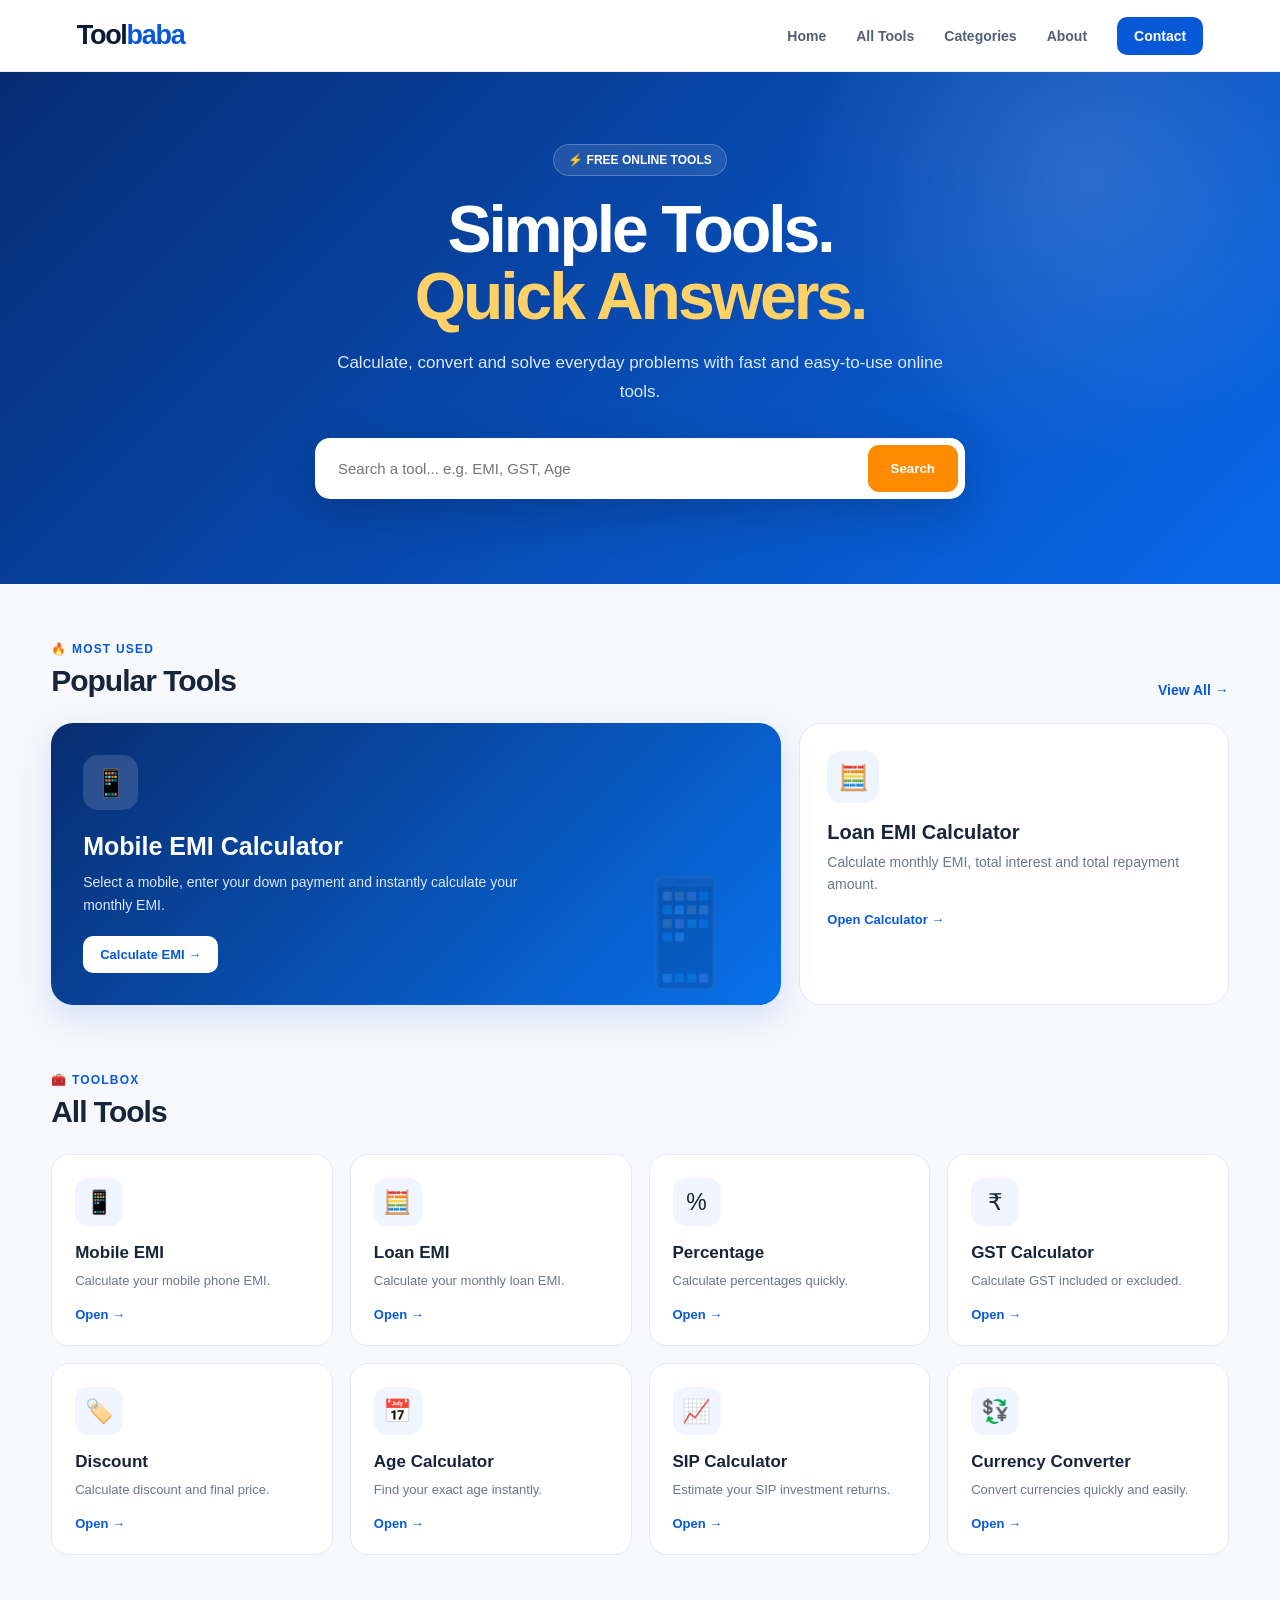
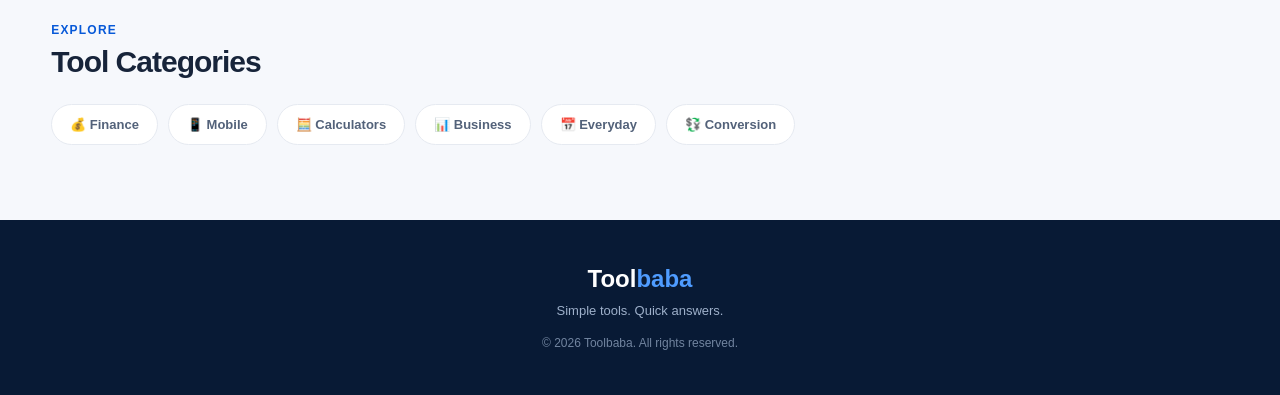
==== index.html @ 3efec9c7 "Create index.html" ====
<!DOCTYPE html>
<html lang="en">
<head>
<meta charset="UTF-8">
<meta name="viewport" content="width=device-width, initial-scale=1.0">

<title>Toolbaba — Simple Online Tools</title>
<meta name="description" content="Toolbaba provides simple and useful online calculators and tools.">

<style>
*{
  margin:0;
  padding:0;
  box-sizing:border-box;
}

:root{
  --blue:#0759d8;
  --dark:#0b1b35;
  --text:#17243a;
  --muted:#69778d;
  --bg:#f6f8fc;
  --border:#e6eaf1;
  --orange:#ff8b00;
}

body{
  font-family:Inter,Arial,sans-serif;
  background:var(--bg);
  color:var(--text);
}

/* HEADER */

header{
  height:72px;
  background:#fff;
  border-bottom:1px solid var(--border);
  display:flex;
  align-items:center;
  justify-content:space-between;
  padding:0 6%;
  position:sticky;
  top:0;
  z-index:1000;
}

.logo{
  font-size:27px;
  font-weight:900;
  letter-spacing:-1.3px;
  color:var(--dark);
}

.logo span{
  color:var(--blue);
}

.nav{
  display:flex;
  align-items:center;
  gap:30px;
}

.nav a{
  text-decoration:none;
  color:#526075;
  font-size:14px;
  font-weight:700;
}

.nav a:hover{
  color:var(--blue);
}

.nav-btn{
  background:var(--blue)!important;
  color:#fff!important;
  padding:11px 17px;
  border-radius:10px;
}

.menu{
  display:none;
  width:43px;
  height:43px;
  border:1px solid var(--border);
  background:#fff;
  border-radius:10px;
  font-size:22px;
}

/* HERO */

.hero{
  background:
  radial-gradient(circle at 85% 20%,rgba(255,255,255,.14),transparent 25%),
  linear-gradient(135deg,#062c73,#0969ed);
  padding:72px 20px 85px;
  text-align:center;
  color:#fff;
}

.badge{
  display:inline-flex;
  align-items:center;
  gap:7px;
  padding:8px 14px;
  border:1px solid rgba(255,255,255,.22);
  background:rgba(255,255,255,.10);
  border-radius:30px;
  font-size:12px;
  font-weight:800;
  margin-bottom:20px;
}

.hero h1{
  font-size:clamp(40px,6vw,66px);
  line-height:1.02;
  letter-spacing:-3px;
  margin-bottom:18px;
}

.hero h1 span{
  color:#ffd166;
}

.hero p{
  max-width:620px;
  margin:auto;
  color:#dce9ff;
  line-height:1.7;
  font-size:17px;
}

/* SEARCH */

.search-box{
  max-width:650px;
  margin:32px auto 0;
  background:#fff;
  padding:7px;
  border-radius:15px;
  display:flex;
  box-shadow:0 15px 45px rgba(0,0,0,.18);
}

.search-box input{
  flex:1;
  border:0;
  outline:0;
  padding:15px 16px;
  font-size:15px;
  color:#26344c;
}

.search-box button{
  border:0;
  background:var(--orange);
  color:#fff;
  padding:0 23px;
  border-radius:11px;
  font-weight:800;
  cursor:pointer;
}

/* MAIN */

.container{
  width:min(1180px,92%);
  margin:auto;
}

.section{
  padding:58px 0 10px;
}

.section-head{
  display:flex;
  align-items:end;
  justify-content:space-between;
  margin-bottom:25px;
}

.section-head small{
  display:block;
  color:var(--blue);
  font-size:12px;
  font-weight:900;
  letter-spacing:1.2px;
  margin-bottom:8px;
}

.section-head h2{
  font-size:30px;
  letter-spacing:-1px;
}

.view-all{
  text-decoration:none;
  color:var(--blue);
  font-size:14px;
  font-weight:800;
}

/* FEATURED */

.featured{
  display:grid;
  grid-template-columns:1.7fr 1fr;
  gap:18px;
}

.feature-card{
  min-height:245px;
  padding:32px;
  border-radius:22px;
  color:#fff;
  text-decoration:none;
  position:relative;
  overflow:hidden;
  background:linear-gradient(135deg,#082d70,#0871ed);
  box-shadow:0 12px 35px rgba(7,89,216,.15);
}

.feature-card:after{
  content:"📱";
  position:absolute;
  right:30px;
  bottom:10px;
  font-size:105px;
  opacity:.12;
}

.feature-icon{
  width:55px;
  height:55px;
  display:flex;
  align-items:center;
  justify-content:center;
  background:rgba(255,255,255,.14);
  border-radius:15px;
  font-size:27px;
  margin-bottom:22px;
}

.feature-card h3{
  font-size:25px;
  margin-bottom:10px;
}

.feature-card p{
  max-width:480px;
  color:#dce9ff;
  line-height:1.6;
  font-size:14px;
}

.open-btn{
  display:inline-block;
  margin-top:20px;
  background:#fff;
  color:#0759d8;
  padding:11px 17px;
  border-radius:10px;
  font-size:13px;
  font-weight:900;
}

.side-card{
  background:#fff;
  border:1px solid var(--border);
  border-radius:22px;
  padding:27px;
  text-decoration:none;
  color:var(--text);
  transition:.2s;
}

.side-card:hover,
.tool-card:hover{
  transform:translateY(-4px);
  box-shadow:0 14px 35px rgba(20,40,80,.08);
}

.side-icon{
  width:52px;
  height:52px;
  display:flex;
  align-items:center;
  justify-content:center;
  background:#eef5ff;
  border-radius:14px;
  font-size:25px;
  margin-bottom:18px;
}

.side-card h3{
  font-size:20px;
  margin-bottom:8px;
}

.side-card p{
  color:var(--muted);
  line-height:1.55;
  font-size:14px;
}

/* TOOLS */

.tools-grid{
  display:grid;
  grid-template-columns:repeat(4,1fr);
  gap:17px;
}

.tool-card{
  background:#fff;
  border:1px solid var(--border);
  border-radius:18px;
  padding:23px;
  text-decoration:none;
  color:var(--text);
  transition:.2s;
}

.tool-icon{
  width:48px;
  height:48px;
  display:flex;
  align-items:center;
  justify-content:center;
  background:#f0f5ff;
  border-radius:13px;
  font-size:23px;
  margin-bottom:17px;
}

.tool-card h3{
  font-size:17px;
  margin-bottom:8px;
}

.tool-card p{
  color:var(--muted);
  font-size:13px;
  line-height:1.55;
}

.tool-arrow{
  display:block;
  margin-top:16px;
  color:var(--blue);
  font-size:13px;
  font-weight:900;
}

/* CATEGORY */

.categories{
  display:flex;
  gap:10px;
  flex-wrap:wrap;
}

.category{
  background:#fff;
  border:1px solid var(--border);
  border-radius:30px;
  padding:12px 18px;
  color:#53627a;
  font-size:13px;
  font-weight:800;
}

/* FOOTER */

footer{
  margin-top:65px;
  background:#081a35;
  color:#9eb0ca;
  padding:45px 20px;
  text-align:center;
}

.footer-logo{
  color:#fff;
  font-size:24px;
  font-weight:900;
  margin-bottom:10px;
}

.footer-logo span{
  color:#4f9cff;
}

footer p{
  font-size:13px;
  margin-bottom:18px;
}

.copyright{
  font-size:12px;
  color:#71849f;
}

/* MOBILE */

@media(max-width:850px){

  header{
    padding:0 20px;
  }

  .menu{
    display:block;
    cursor:pointer;
  }

  .nav{
    display:none;
    position:absolute;
    top:72px;
    left:0;
    width:100%;
    background:#fff;
    padding:20px;
    flex-direction:column;
    align-items:stretch;
    gap:4px;
    border-bottom:1px solid var(--border);
  }

  .nav.active{
    display:flex;
  }

  .nav a{
    padding:14px;
    border-radius:9px;
  }

  .nav-btn{
    text-align:center;
    margin-top:5px;
  }

  .hero{
    padding:55px 18px 65px;
  }

  .hero h1{
    font-size:43px;
    letter-spacing:-2px;
  }

  .hero p{
    font-size:15px;
  }

  .search-box{
    margin-top:25px;
  }

  .search-box button{
    padding:0 16px;
  }

  .featured{
    grid-template-columns:1fr;
  }

  .tools-grid{
    grid-template-columns:repeat(2,1fr);
  }

  .section-head h2{
    font-size:26px;
  }
}

@media(max-width:480px){

  .tools-grid{
    grid-template-columns:1fr 1fr;
    gap:12px;
  }

  .tool-card{
    padding:18px 15px;
  }

  .tool-card h3{
    font-size:15px;
  }

  .tool-card p{
    font-size:12px;
  }

  .feature-card{
    padding:25px;
  }

  .side-card{
    padding:22px;
  }

  .section{
    padding-top:45px;
  }
}
</style>
</head>

<body>

<header>

  <div class="logo">Tool<span>baba</span></div>

  <button class="menu" onclick="toggleMenu()">☰</button>

  <nav class="nav" id="nav">
    <a href="#">Home</a>
    <a href="#tools">All Tools</a>
    <a href="#categories">Categories</a>
    <a href="#">About</a>
    <a href="#" class="nav-btn">Contact</a>
  </nav>

</header>


<section class="hero">

  <div class="badge">⚡ FREE ONLINE TOOLS</div>

  <h1>Simple Tools.<br><span>Quick Answers.</span></h1>

  <p>
    Calculate, convert and solve everyday problems
    with fast and easy-to-use online tools.
  </p>

  <div class="search-box">
    <input
      type="text"
      id="searchInput"
      placeholder="Search a tool... e.g. EMI, GST, Age"
      onkeyup="searchTools()"
    >
    <button>Search</button>
  </div>

</section>


<main class="container">

  <!-- MOST USED -->

  <section class="section">

    <div class="section-head">
      <div>
        <small>🔥 MOST USED</small>
        <h2>Popular Tools</h2>
      </div>

      <a href="#tools" class="view-all">View All →</a>
    </div>


    <div class="featured">

      <a href="mobile-emi.html" class="feature-card">

        <div class="feature-icon">📱</div>

        <h3>Mobile EMI Calculator</h3>

        <p>
          Select a mobile, enter your down payment
          and instantly calculate your monthly EMI.
        </p>

        <span class="open-btn">Calculate EMI →</span>

      </a>


      <a href="#" class="side-card">

        <div class="side-icon">🧮</div>

        <h3>Loan EMI Calculator</h3>

        <p>
          Calculate monthly EMI, total interest
          and total repayment amount.
        </p>

        <span class="tool-arrow">Open Calculator →</span>

      </a>

    </div>

  </section>


  <!-- ALL TOOLS -->

  <section class="section" id="tools">

    <div class="section-head">

      <div>
        <small>🧰 TOOLBOX</small>
        <h2>All Tools</h2>
      </div>

    </div>


    <div class="tools-grid" id="toolGrid">

      <a href="mobile-emi.html" class="tool-card">

        <div class="tool-icon">📱</div>

        <h3>Mobile EMI</h3>

        <p>Calculate your mobile phone EMI.</p>

        <span class="tool-arrow">Open →</span>

      </a>


      <a href="#" class="tool-card">

        <div class="tool-icon">🧮</div>

        <h3>Loan EMI</h3>

        <p>Calculate your monthly loan EMI.</p>

        <span class="tool-arrow">Open →</span>

      </a>


      <a href="#" class="tool-card">

        <div class="tool-icon">%</div>

        <h3>Percentage</h3>

        <p>Calculate percentages quickly.</p>

        <span class="tool-arrow">Open →</span>

      </a>


      <a href="#" class="tool-card">

        <div class="tool-icon">₹</div>

        <h3>GST Calculator</h3>

        <p>Calculate GST included or excluded.</p>

        <span class="tool-arrow">Open →</span>

      </a>


      <a href="#" class="tool-card">

        <div class="tool-icon">🏷️</div>

        <h3>Discount</h3>

        <p>Calculate discount and final price.</p>

        <span class="tool-arrow">Open →</span>

      </a>


      <a href="#" class="tool-card">

        <div class="tool-icon">📅</div>

        <h3>Age Calculator</h3>

        <p>Find your exact age instantly.</p>

        <span class="tool-arrow">Open →</span>

      </a>


      <a href="#" class="tool-card">

        <div class="tool-icon">📈</div>

        <h3>SIP Calculator</h3>

        <p>Estimate your SIP investment returns.</p>

        <span class="tool-arrow">Open →</span>

      </a>


      <a href="#" class="tool-card">

        <div class="tool-icon">💱</div>

        <h3>Currency Converter</h3>

        <p>Convert currencies quickly and easily.</p>

        <span class="tool-arrow">Open →</span>

      </a>

    </div>

  </section>


  <!-- CATEGORIES -->

  <section class="section" id="categories">

    <div class="section-head">

      <div>
        <small>EXPLORE</small>
        <h2>Tool Categories</h2>
      </div>

    </div>

    <div class="categories">

      <span class="category">💰 Finance</span>
      <span class="category">📱 Mobile</span>
      <span class="category">🧮 Calculators</span>
      <span class="category">📊 Business</span>
      <span class="category">📅 Everyday</span>
      <span class="category">💱 Conversion</span>

    </div>

  </section>

</main>


<footer>

  <div class="footer-logo">Tool<span>baba</span></div>

  <p>Simple tools. Quick answers.</p>

  <div class="copyright">
    © 2026 Toolbaba. All rights reserved.
  </div>

</footer>


<script>

function toggleMenu(){
  document.getElementById("nav").classList.toggle("active");
}


function searchTools(){

  let input =
    document.getElementById("searchInput")
    .value
    .toLowerCase();

  let cards =
    document.querySelectorAll(".tool-card");

  cards.forEach(function(card){

    let text =
      card.innerText.toLowerCase();

    if(text.includes(input)){
      card.style.display="";
    }else{
      card.style.display="none";
    }

  });

}

</script>

</body>
</html>
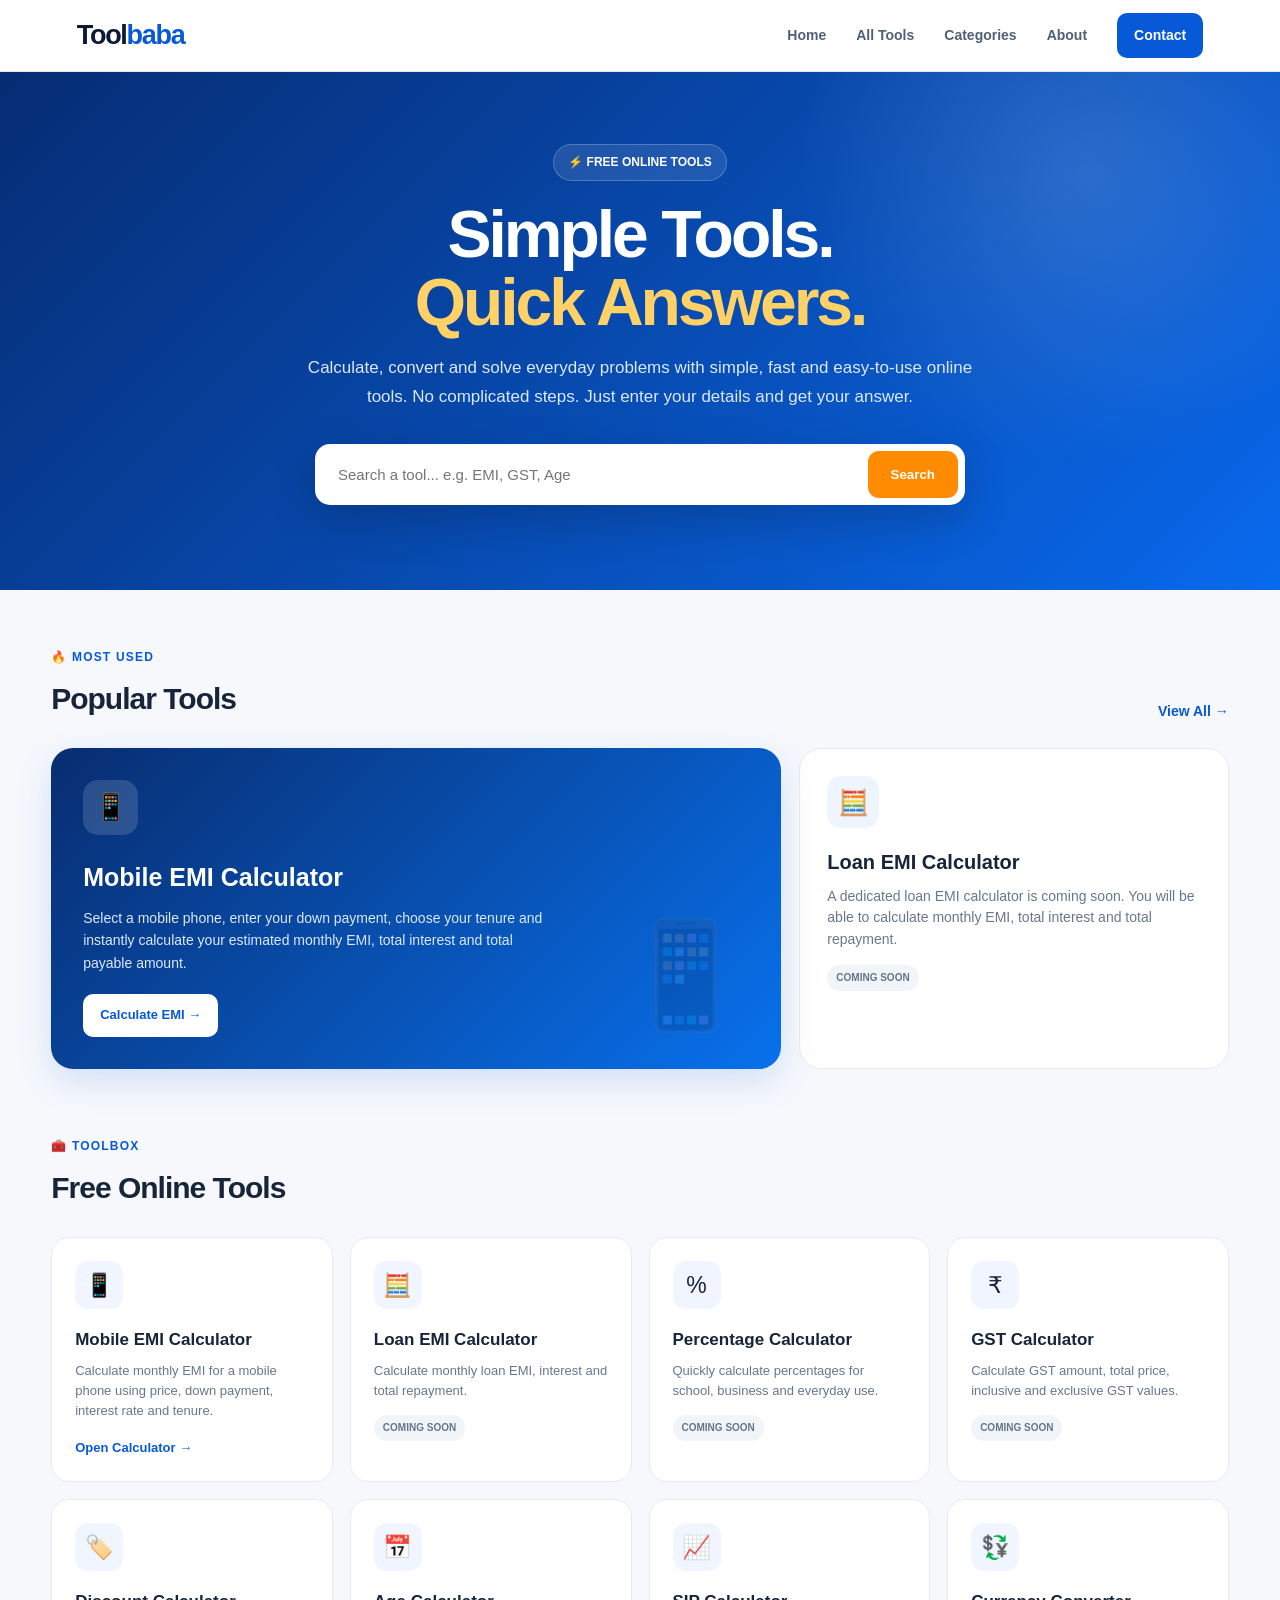
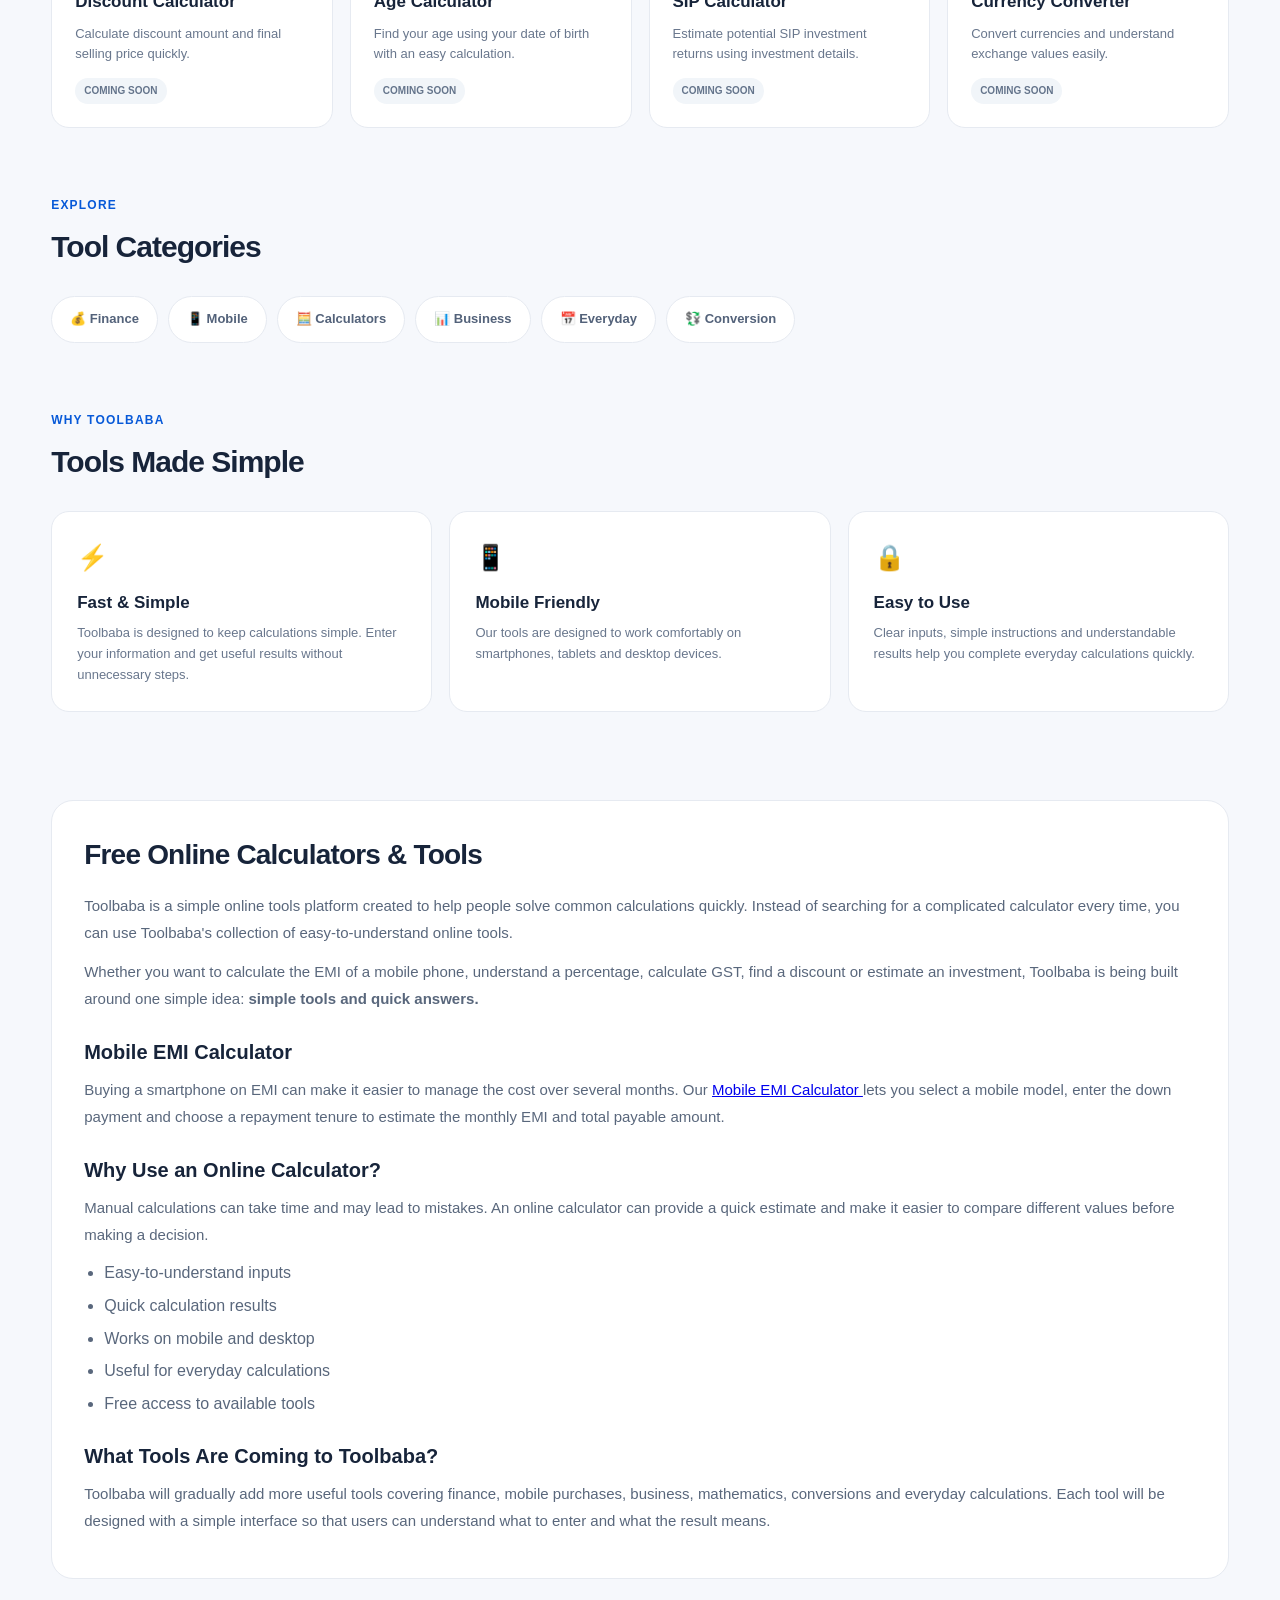
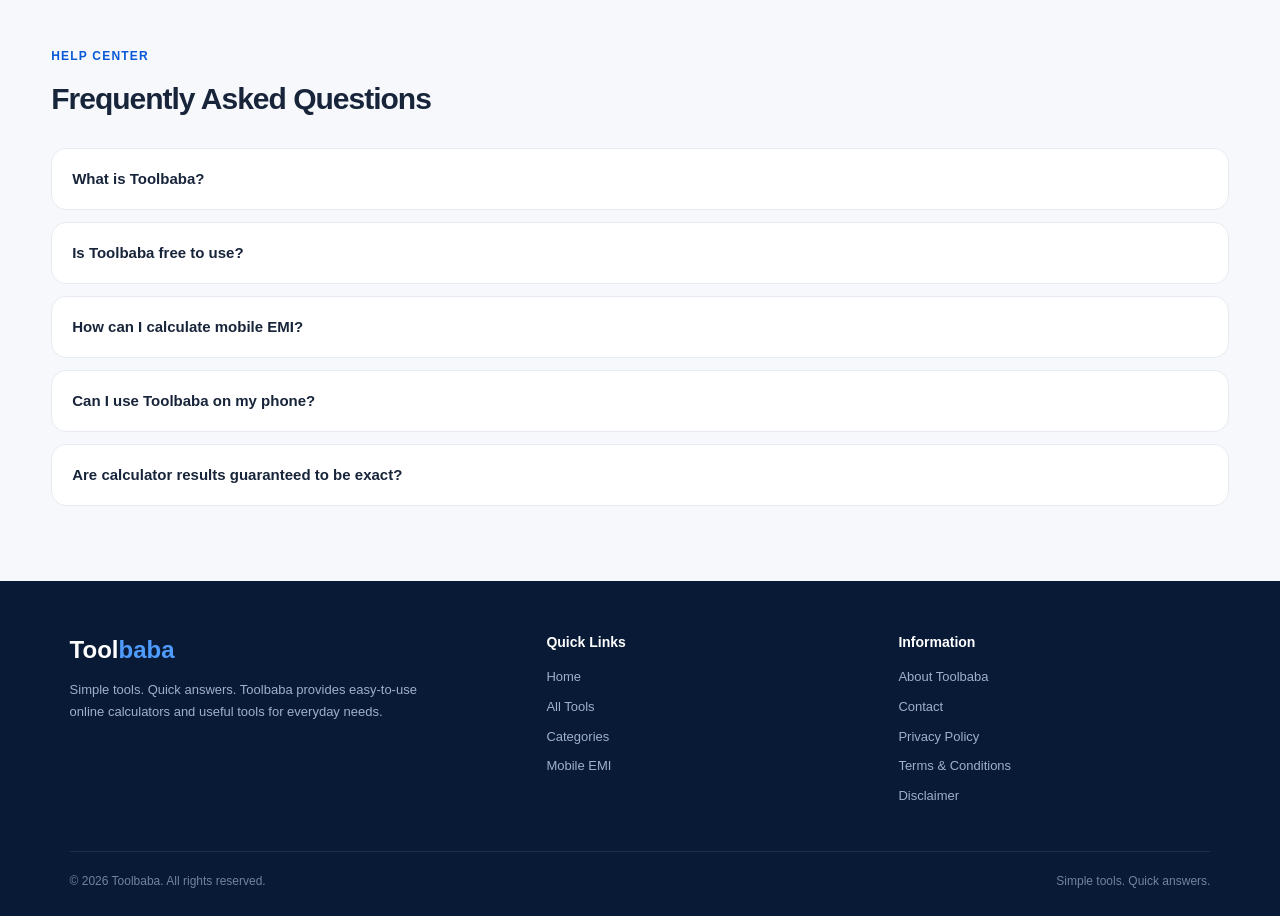
==== commit b406b346: "Update index.html" ====
--- a/index.html
+++ b/index.html
@@ -1,814 +1,1811 @@
 <!DOCTYPE html>
 <html lang="en">
 <head>
-<meta charset="UTF-8">
-<meta name="viewport" content="width=device-width, initial-scale=1.0">
-
-<title>Toolbaba — Simple Online Tools</title>
-<meta name="description" content="Toolbaba provides simple and useful online calculators and tools.">
-
-<style>
-*{
-  margin:0;
-  padding:0;
-  box-sizing:border-box;
-}
-
-:root{
-  --blue:#0759d8;
-  --dark:#0b1b35;
-  --text:#17243a;
-  --muted:#69778d;
-  --bg:#f6f8fc;
-  --border:#e6eaf1;
-  --orange:#ff8b00;
-}
-
-body{
-  font-family:Inter,Arial,sans-serif;
-  background:var(--bg);
-  color:var(--text);
-}
-
-/* HEADER */
-
-header{
-  height:72px;
-  background:#fff;
-  border-bottom:1px solid var(--border);
-  display:flex;
-  align-items:center;
-  justify-content:space-between;
-  padding:0 6%;
-  position:sticky;
-  top:0;
-  z-index:1000;
-}
-
-.logo{
-  font-size:27px;
-  font-weight:900;
-  letter-spacing:-1.3px;
-  color:var(--dark);
-}
-
-.logo span{
-  color:var(--blue);
-}
-
-.nav{
-  display:flex;
-  align-items:center;
-  gap:30px;
-}
-
-.nav a{
-  text-decoration:none;
-  color:#526075;
-  font-size:14px;
-  font-weight:700;
-}
-
-.nav a:hover{
-  color:var(--blue);
-}
-
-.nav-btn{
-  background:var(--blue)!important;
-  color:#fff!important;
-  padding:11px 17px;
-  border-radius:10px;
-}
-
-.menu{
-  display:none;
-  width:43px;
-  height:43px;
-  border:1px solid var(--border);
-  background:#fff;
-  border-radius:10px;
-  font-size:22px;
-}
-
-/* HERO */
-
-.hero{
-  background:
-  radial-gradient(circle at 85% 20%,rgba(255,255,255,.14),transparent 25%),
-  linear-gradient(135deg,#062c73,#0969ed);
-  padding:72px 20px 85px;
-  text-align:center;
-  color:#fff;
-}
-
-.badge{
-  display:inline-flex;
-  align-items:center;
-  gap:7px;
-  padding:8px 14px;
-  border:1px solid rgba(255,255,255,.22);
-  background:rgba(255,255,255,.10);
-  border-radius:30px;
-  font-size:12px;
-  font-weight:800;
-  margin-bottom:20px;
-}
-
-.hero h1{
-  font-size:clamp(40px,6vw,66px);
-  line-height:1.02;
-  letter-spacing:-3px;
-  margin-bottom:18px;
-}
-
-.hero h1 span{
-  color:#ffd166;
-}
-
-.hero p{
-  max-width:620px;
-  margin:auto;
-  color:#dce9ff;
-  line-height:1.7;
-  font-size:17px;
-}
-
-/* SEARCH */
-
-.search-box{
-  max-width:650px;
-  margin:32px auto 0;
-  background:#fff;
-  padding:7px;
-  border-radius:15px;
-  display:flex;
-  box-shadow:0 15px 45px rgba(0,0,0,.18);
-}
-
-.search-box input{
-  flex:1;
-  border:0;
-  outline:0;
-  padding:15px 16px;
-  font-size:15px;
-  color:#26344c;
-}
-
-.search-box button{
-  border:0;
-  background:var(--orange);
-  color:#fff;
-  padding:0 23px;
-  border-radius:11px;
-  font-weight:800;
-  cursor:pointer;
-}
-
-/* MAIN */
-
-.container{
-  width:min(1180px,92%);
-  margin:auto;
-}
-
-.section{
-  padding:58px 0 10px;
-}
-
-.section-head{
-  display:flex;
-  align-items:end;
-  justify-content:space-between;
-  margin-bottom:25px;
-}
-
-.section-head small{
-  display:block;
-  color:var(--blue);
-  font-size:12px;
-  font-weight:900;
-  letter-spacing:1.2px;
-  margin-bottom:8px;
-}
-
-.section-head h2{
-  font-size:30px;
-  letter-spacing:-1px;
-}
-
-.view-all{
-  text-decoration:none;
-  color:var(--blue);
-  font-size:14px;
-  font-weight:800;
-}
-
-/* FEATURED */
-
-.featured{
-  display:grid;
-  grid-template-columns:1.7fr 1fr;
-  gap:18px;
-}
-
-.feature-card{
-  min-height:245px;
-  padding:32px;
-  border-radius:22px;
-  color:#fff;
-  text-decoration:none;
-  position:relative;
-  overflow:hidden;
-  background:linear-gradient(135deg,#082d70,#0871ed);
-  box-shadow:0 12px 35px rgba(7,89,216,.15);
-}
-
-.feature-card:after{
-  content:"📱";
-  position:absolute;
-  right:30px;
-  bottom:10px;
-  font-size:105px;
-  opacity:.12;
-}
-
-.feature-icon{
-  width:55px;
-  height:55px;
-  display:flex;
-  align-items:center;
-  justify-content:center;
-  background:rgba(255,255,255,.14);
-  border-radius:15px;
-  font-size:27px;
-  margin-bottom:22px;
-}
-
-.feature-card h3{
-  font-size:25px;
-  margin-bottom:10px;
-}
-
-.feature-card p{
-  max-width:480px;
-  color:#dce9ff;
-  line-height:1.6;
-  font-size:14px;
-}
-
-.open-btn{
-  display:inline-block;
-  margin-top:20px;
-  background:#fff;
-  color:#0759d8;
-  padding:11px 17px;
-  border-radius:10px;
-  font-size:13px;
-  font-weight:900;
-}
-
-.side-card{
-  background:#fff;
-  border:1px solid var(--border);
-  border-radius:22px;
-  padding:27px;
-  text-decoration:none;
-  color:var(--text);
-  transition:.2s;
-}
-
-.side-card:hover,
-.tool-card:hover{
-  transform:translateY(-4px);
-  box-shadow:0 14px 35px rgba(20,40,80,.08);
-}
-
-.side-icon{
-  width:52px;
-  height:52px;
-  display:flex;
-  align-items:center;
-  justify-content:center;
-  background:#eef5ff;
-  border-radius:14px;
-  font-size:25px;
-  margin-bottom:18px;
-}
-
-.side-card h3{
-  font-size:20px;
-  margin-bottom:8px;
-}
-
-.side-card p{
-  color:var(--muted);
-  line-height:1.55;
-  font-size:14px;
-}
-
-/* TOOLS */
-
-.tools-grid{
-  display:grid;
-  grid-template-columns:repeat(4,1fr);
-  gap:17px;
-}
-
-.tool-card{
-  background:#fff;
-  border:1px solid var(--border);
-  border-radius:18px;
-  padding:23px;
-  text-decoration:none;
-  color:var(--text);
-  transition:.2s;
-}
-
-.tool-icon{
-  width:48px;
-  height:48px;
-  display:flex;
-  align-items:center;
-  justify-content:center;
-  background:#f0f5ff;
-  border-radius:13px;
-  font-size:23px;
-  margin-bottom:17px;
-}
-
-.tool-card h3{
-  font-size:17px;
-  margin-bottom:8px;
-}
-
-.tool-card p{
-  color:var(--muted);
-  font-size:13px;
-  line-height:1.55;
-}
-
-.tool-arrow{
-  display:block;
-  margin-top:16px;
-  color:var(--blue);
-  font-size:13px;
-  font-weight:900;
-}
-
-/* CATEGORY */
-
-.categories{
-  display:flex;
-  gap:10px;
-  flex-wrap:wrap;
-}
-
-.category{
-  background:#fff;
-  border:1px solid var(--border);
-  border-radius:30px;
-  padding:12px 18px;
-  color:#53627a;
-  font-size:13px;
-  font-weight:800;
-}
-
-/* FOOTER */
-
-footer{
-  margin-top:65px;
-  background:#081a35;
-  color:#9eb0ca;
-  padding:45px 20px;
-  text-align:center;
-}
-
-.footer-logo{
-  color:#fff;
-  font-size:24px;
-  font-weight:900;
-  margin-bottom:10px;
-}
-
-.footer-logo span{
-  color:#4f9cff;
-}
-
-footer p{
-  font-size:13px;
-  margin-bottom:18px;
-}
-
-.copyright{
-  font-size:12px;
-  color:#71849f;
-}
-
-/* MOBILE */
-
-@media(max-width:850px){
-
-  header{
-    padding:0 20px;
+
+  <!-- =========================
+       BASIC SEO
+  ========================== -->
+
+  <meta charset="UTF-8">
+
+  <meta name="viewport"
+        content="width=device-width, initial-scale=1.0">
+
+  <title>Toolbaba – Free Online Calculators & Useful Tools</title>
+
+  <meta name="description"
+        content="Toolbaba offers free, simple and easy-to-use online calculators and tools for EMI, finance, percentage, GST, discount, age, SIP and everyday calculations.">
+
+  <meta name="keywords"
+        content="online calculator, free calculator, EMI calculator, mobile EMI calculator, loan calculator, GST calculator, percentage calculator, discount calculator, age calculator, SIP calculator">
+
+  <meta name="author"
+        content="Toolbaba">
+
+  <meta name="robots"
+        content="index, follow">
+
+  <meta name="googlebot"
+        content="index, follow">
+
+  <!-- Replace this URL later if you connect a custom domain -->
+  <link rel="canonical"
+        href="https://pkprincee09.github.io/toolbaba/">
+
+  <!-- =========================
+       OPEN GRAPH
+  ========================== -->
+
+  <meta property="og:type"
+        content="website">
+
+  <meta property="og:title"
+        content="Toolbaba – Free Online Calculators & Useful Tools">
+
+  <meta property="og:description"
+        content="Simple tools. Quick answers. Use free online calculators for EMI, finance, GST, percentage, discount and everyday calculations.">
+
+  <meta property="og:url"
+        content="https://pkprincee09.github.io/toolbaba/">
+
+  <meta property="og:site_name"
+        content="Toolbaba">
+
+  <meta name="twitter:card"
+        content="summary">
+
+  <meta name="twitter:title"
+        content="Toolbaba – Free Online Tools">
+
+  <meta name="twitter:description"
+        content="Free and easy-to-use online calculators and everyday tools from Toolbaba.">
+
+
+  <!-- =========================
+       STRUCTURED DATA
+  ========================== -->
+
+  <script type="application/ld+json">
+  {
+    "@context": "https://schema.org",
+    "@type": "WebSite",
+    "name": "Toolbaba",
+    "url": "https://pkprincee09.github.io/toolbaba/",
+    "description": "Free online calculators and useful everyday tools.",
+    "potentialAction": {
+      "@type": "SearchAction",
+      "target": "https://pkprincee09.github.io/toolbaba/?q={search_term_string}",
+      "query-input": "required name=search_term_string"
+    }
   }
-
-  .menu{
-    display:block;
-    cursor:pointer;
+  </script>
+
+
+  <script type="application/ld+json">
+  {
+    "@context": "https://schema.org",
+    "@type": "Organization",
+    "name": "Toolbaba",
+    "url": "https://pkprincee09.github.io/toolbaba/"
   }
-
-  .nav{
-    display:none;
-    position:absolute;
-    top:72px;
-    left:0;
-    width:100%;
-    background:#fff;
-    padding:20px;
-    flex-direction:column;
-    align-items:stretch;
-    gap:4px;
-    border-bottom:1px solid var(--border);
-  }
-
-  .nav.active{
-    display:flex;
-  }
-
-  .nav a{
-    padding:14px;
-    border-radius:9px;
-  }
-
-  .nav-btn{
-    text-align:center;
-    margin-top:5px;
-  }
-
-  .hero{
-    padding:55px 18px 65px;
-  }
-
-  .hero h1{
-    font-size:43px;
-    letter-spacing:-2px;
-  }
-
-  .hero p{
-    font-size:15px;
-  }
-
-  .search-box{
-    margin-top:25px;
-  }
-
-  .search-box button{
-    padding:0 16px;
-  }
-
-  .featured{
-    grid-template-columns:1fr;
-  }
-
-  .tools-grid{
-    grid-template-columns:repeat(2,1fr);
-  }
-
-  .section-head h2{
-    font-size:26px;
-  }
-}
-
-@media(max-width:480px){
-
-  .tools-grid{
-    grid-template-columns:1fr 1fr;
-    gap:12px;
-  }
-
-  .tool-card{
-    padding:18px 15px;
-  }
-
-  .tool-card h3{
-    font-size:15px;
-  }
-
-  .tool-card p{
-    font-size:12px;
-  }
-
-  .feature-card{
-    padding:25px;
-  }
-
-  .side-card{
-    padding:22px;
-  }
-
-  .section{
-    padding-top:45px;
-  }
-}
-</style>
+  </script>
+
+
+  <style>
+
+    *{
+      margin:0;
+      padding:0;
+      box-sizing:border-box;
+    }
+
+    :root{
+      --blue:#0759d8;
+      --blue-dark:#062c73;
+      --dark:#0b1b35;
+      --text:#17243a;
+      --muted:#69778d;
+      --bg:#f6f8fc;
+      --white:#ffffff;
+      --border:#e6eaf1;
+      --orange:#ff8b00;
+      --green:#16a34a;
+    }
+
+    html{
+      scroll-behavior:smooth;
+    }
+
+    body{
+      font-family:Inter,Arial,sans-serif;
+      background:var(--bg);
+      color:var(--text);
+      line-height:1.6;
+    }
+
+    a{
+      -webkit-tap-highlight-color:transparent;
+    }
+
+
+    /* =========================
+       HEADER
+    ========================== */
+
+    header{
+      height:72px;
+      background:#fff;
+      border-bottom:1px solid var(--border);
+      display:flex;
+      align-items:center;
+      justify-content:space-between;
+      padding:0 6%;
+      position:sticky;
+      top:0;
+      z-index:1000;
+    }
+
+    .logo{
+      font-size:27px;
+      font-weight:900;
+      letter-spacing:-1.3px;
+      color:var(--dark);
+      text-decoration:none;
+    }
+
+    .logo span{
+      color:var(--blue);
+    }
+
+    .nav{
+      display:flex;
+      align-items:center;
+      gap:30px;
+    }
+
+    .nav a{
+      text-decoration:none;
+      color:#526075;
+      font-size:14px;
+      font-weight:700;
+      transition:.2s;
+    }
+
+    .nav a:hover{
+      color:var(--blue);
+    }
+
+    .nav-btn{
+      background:var(--blue)!important;
+      color:#fff!important;
+      padding:11px 17px;
+      border-radius:10px;
+    }
+
+    .menu{
+      display:none;
+      width:43px;
+      height:43px;
+      border:1px solid var(--border);
+      background:#fff;
+      border-radius:10px;
+      font-size:22px;
+      cursor:pointer;
+    }
+
+
+    /* =========================
+       HERO
+    ========================== */
+
+    .hero{
+      background:
+      radial-gradient(
+        circle at 85% 20%,
+        rgba(255,255,255,.14),
+        transparent 25%
+      ),
+      linear-gradient(
+        135deg,
+        #062c73,
+        #0969ed
+      );
+
+      padding:72px 20px 85px;
+      text-align:center;
+      color:#fff;
+    }
+
+    .badge{
+      display:inline-flex;
+      align-items:center;
+      gap:7px;
+      padding:8px 14px;
+      border:1px solid rgba(255,255,255,.22);
+      background:rgba(255,255,255,.10);
+      border-radius:30px;
+      font-size:12px;
+      font-weight:800;
+      margin-bottom:20px;
+    }
+
+    .hero h1{
+      font-size:clamp(40px,6vw,66px);
+      line-height:1.02;
+      letter-spacing:-3px;
+      margin-bottom:18px;
+    }
+
+    .hero h1 span{
+      color:#ffd166;
+    }
+
+    .hero p{
+      max-width:680px;
+      margin:auto;
+      color:#dce9ff;
+      line-height:1.7;
+      font-size:17px;
+    }
+
+
+    /* =========================
+       SEARCH
+    ========================== */
+
+    .search-box{
+      max-width:650px;
+      margin:32px auto 0;
+      background:#fff;
+      padding:7px;
+      border-radius:15px;
+      display:flex;
+      box-shadow:0 15px 45px rgba(0,0,0,.18);
+    }
+
+    .search-box input{
+      flex:1;
+      border:0;
+      outline:0;
+      padding:15px 16px;
+      font-size:15px;
+      color:#26344c;
+      min-width:0;
+    }
+
+    .search-box button{
+      border:0;
+      background:var(--orange);
+      color:#fff;
+      padding:0 23px;
+      border-radius:11px;
+      font-weight:800;
+      cursor:pointer;
+    }
+
+
+    /* =========================
+       MAIN
+    ========================== */
+
+    .container{
+      width:min(1180px,92%);
+      margin:auto;
+    }
+
+    .section{
+      padding:58px 0 10px;
+    }
+
+    .section-head{
+      display:flex;
+      align-items:end;
+      justify-content:space-between;
+      margin-bottom:25px;
+    }
+
+    .section-head small{
+      display:block;
+      color:var(--blue);
+      font-size:12px;
+      font-weight:900;
+      letter-spacing:1.2px;
+      margin-bottom:8px;
+    }
+
+    .section-head h2{
+      font-size:30px;
+      letter-spacing:-1px;
+    }
+
+    .view-all{
+      text-decoration:none;
+      color:var(--blue);
+      font-size:14px;
+      font-weight:800;
+    }
+
+
+    /* =========================
+       FEATURED
+    ========================== */
+
+    .featured{
+      display:grid;
+      grid-template-columns:1.7fr 1fr;
+      gap:18px;
+    }
+
+    .feature-card{
+      min-height:245px;
+      padding:32px;
+      border-radius:22px;
+      color:#fff;
+      text-decoration:none;
+      position:relative;
+      overflow:hidden;
+
+      background:
+      linear-gradient(
+        135deg,
+        #082d70,
+        #0871ed
+      );
+
+      box-shadow:
+        0 12px 35px rgba(7,89,216,.15);
+
+      transition:.25s;
+    }
+
+    .feature-card:hover{
+      transform:translateY(-4px);
+    }
+
+    .feature-card:after{
+      content:"📱";
+      position:absolute;
+      right:30px;
+      bottom:10px;
+      font-size:105px;
+      opacity:.12;
+    }
+
+    .feature-icon{
+      width:55px;
+      height:55px;
+      display:flex;
+      align-items:center;
+      justify-content:center;
+      background:rgba(255,255,255,.14);
+      border-radius:15px;
+      font-size:27px;
+      margin-bottom:22px;
+    }
+
+    .feature-card h3{
+      font-size:25px;
+      margin-bottom:10px;
+    }
+
+    .feature-card p{
+      max-width:480px;
+      color:#dce9ff;
+      line-height:1.6;
+      font-size:14px;
+    }
+
+    .open-btn{
+      display:inline-block;
+      margin-top:20px;
+      background:#fff;
+      color:#0759d8;
+      padding:11px 17px;
+      border-radius:10px;
+      font-size:13px;
+      font-weight:900;
+    }
+
+
+    /* =========================
+       SIDE CARD
+    ========================== */
+
+    .side-card{
+      background:#fff;
+      border:1px solid var(--border);
+      border-radius:22px;
+      padding:27px;
+      text-decoration:none;
+      color:var(--text);
+      transition:.2s;
+    }
+
+    .side-card:hover,
+    .tool-card:hover{
+      transform:translateY(-4px);
+      box-shadow:0 14px 35px rgba(20,40,80,.08);
+    }
+
+    .side-icon{
+      width:52px;
+      height:52px;
+      display:flex;
+      align-items:center;
+      justify-content:center;
+      background:#eef5ff;
+      border-radius:14px;
+      font-size:25px;
+      margin-bottom:18px;
+    }
+
+    .side-card h3{
+      font-size:20px;
+      margin-bottom:8px;
+    }
+
+    .side-card p{
+      color:var(--muted);
+      line-height:1.55;
+      font-size:14px;
+    }
+
+
+    /* =========================
+       TOOLS
+    ========================== */
+
+    .tools-grid{
+      display:grid;
+      grid-template-columns:repeat(4,1fr);
+      gap:17px;
+    }
+
+    .tool-card{
+      background:#fff;
+      border:1px solid var(--border);
+      border-radius:18px;
+      padding:23px;
+      text-decoration:none;
+      color:var(--text);
+      transition:.2s;
+    }
+
+    .tool-icon{
+      width:48px;
+      height:48px;
+      display:flex;
+      align-items:center;
+      justify-content:center;
+      background:#f0f5ff;
+      border-radius:13px;
+      font-size:23px;
+      margin-bottom:17px;
+    }
+
+    .tool-card h3{
+      font-size:17px;
+      margin-bottom:8px;
+    }
+
+    .tool-card p{
+      color:var(--muted);
+      font-size:13px;
+      line-height:1.55;
+    }
+
+    .tool-arrow{
+      display:block;
+      margin-top:16px;
+      color:var(--blue);
+      font-size:13px;
+      font-weight:900;
+    }
+
+    .coming{
+      display:inline-block;
+      margin-top:14px;
+      padding:5px 9px;
+      border-radius:20px;
+      background:#f1f5f9;
+      color:#64748b;
+      font-size:10px;
+      font-weight:800;
+    }
+
+
+    /* =========================
+       CATEGORIES
+    ========================== */
+
+    .categories{
+      display:flex;
+      gap:10px;
+      flex-wrap:wrap;
+    }
+
+    .category{
+      background:#fff;
+      border:1px solid var(--border);
+      border-radius:30px;
+      padding:12px 18px;
+      color:#53627a;
+      font-size:13px;
+      font-weight:800;
+    }
+
+
+    /* =========================
+       SEO CONTENT
+    ========================== */
+
+    .content-box{
+      background:#fff;
+      border:1px solid var(--border);
+      border-radius:22px;
+      padding:32px;
+      margin-top:20px;
+    }
+
+    .content-box h2{
+      font-size:28px;
+      margin-bottom:15px;
+      letter-spacing:-.8px;
+    }
+
+    .content-box h3{
+      font-size:20px;
+      margin-top:24px;
+      margin-bottom:8px;
+    }
+
+    .content-box p{
+      color:#59677c;
+      font-size:15px;
+      line-height:1.8;
+      margin-bottom:12px;
+    }
+
+    .content-box ul{
+      margin:10px 0 10px 20px;
+      color:#59677c;
+    }
+
+    .content-box li{
+      margin-bottom:7px;
+    }
+
+
+    /* =========================
+       WHY TOOLBABA
+    ========================== */
+
+    .benefits{
+      display:grid;
+      grid-template-columns:repeat(3,1fr);
+      gap:17px;
+    }
+
+    .benefit{
+      background:#fff;
+      border:1px solid var(--border);
+      border-radius:18px;
+      padding:25px;
+    }
+
+    .benefit-icon{
+      font-size:25px;
+      margin-bottom:12px;
+    }
+
+    .benefit h3{
+      font-size:17px;
+      margin-bottom:7px;
+    }
+
+    .benefit p{
+      color:var(--muted);
+      font-size:13px;
+      line-height:1.6;
+    }
+
+
+    /* =========================
+       FAQ
+    ========================== */
+
+    .faq-list{
+      display:grid;
+      gap:12px;
+    }
+
+    .faq-item{
+      background:#fff;
+      border:1px solid var(--border);
+      border-radius:15px;
+      overflow:hidden;
+    }
+
+    .faq-item summary{
+      cursor:pointer;
+      padding:18px 20px;
+      font-weight:800;
+      font-size:15px;
+      list-style:none;
+    }
+
+    .faq-item summary::-webkit-details-marker{
+      display:none;
+    }
+
+    .faq-item p{
+      padding:0 20px 20px;
+      color:var(--muted);
+      font-size:14px;
+      line-height:1.7;
+    }
+
+
+    /* =========================
+       FOOTER
+    ========================== */
+
+    footer{
+      margin-top:65px;
+      background:#081a35;
+      color:#9eb0ca;
+      padding:50px 20px 25px;
+    }
+
+    .footer-container{
+      width:min(1180px,92%);
+      margin:auto;
+      display:grid;
+      grid-template-columns:1.4fr 1fr 1fr;
+      gap:40px;
+      text-align:left;
+    }
+
+    .footer-logo{
+      color:#fff;
+      font-size:24px;
+      font-weight:900;
+      margin-bottom:10px;
+    }
+
+    .footer-logo span{
+      color:#4f9cff;
+    }
+
+    .footer-about{
+      font-size:13px;
+      line-height:1.7;
+      max-width:360px;
+    }
+
+    .footer-column h3{
+      color:#fff;
+      font-size:14px;
+      margin-bottom:14px;
+    }
+
+    .footer-column a{
+      display:block;
+      color:#9eb0ca;
+      text-decoration:none;
+      font-size:13px;
+      margin-bottom:9px;
+    }
+
+    .footer-column a:hover{
+      color:#fff;
+    }
+
+    .footer-bottom{
+      width:min(1180px,92%);
+      margin:35px auto 0;
+      padding-top:20px;
+      border-top:1px solid rgba(255,255,255,.09);
+      display:flex;
+      justify-content:space-between;
+      gap:20px;
+      font-size:12px;
+      color:#71849f;
+    }
+
+
+    /* =========================
+       MOBILE
+    ========================== */
+
+    @media(max-width:850px){
+
+      header{
+        padding:0 20px;
+      }
+
+      .menu{
+        display:block;
+      }
+
+      .nav{
+        display:none;
+        position:absolute;
+        top:72px;
+        left:0;
+        width:100%;
+        background:#fff;
+        padding:20px;
+        flex-direction:column;
+        align-items:stretch;
+        gap:4px;
+        border-bottom:1px solid var(--border);
+      }
+
+      .nav.active{
+        display:flex;
+      }
+
+      .nav a{
+        padding:14px;
+        border-radius:9px;
+      }
+
+      .nav-btn{
+        text-align:center;
+        margin-top:5px;
+      }
+
+      .hero{
+        padding:55px 18px 65px;
+      }
+
+      .hero h1{
+        font-size:43px;
+        letter-spacing:-2px;
+      }
+
+      .hero p{
+        font-size:15px;
+      }
+
+      .search-box{
+        margin-top:25px;
+      }
+
+      .search-box button{
+        padding:0 16px;
+      }
+
+      .featured{
+        grid-template-columns:1fr;
+      }
+
+      .tools-grid{
+        grid-template-columns:repeat(2,1fr);
+      }
+
+      .benefits{
+        grid-template-columns:1fr;
+      }
+
+      .footer-container{
+        grid-template-columns:1fr 1fr;
+      }
+
+      .footer-about{
+        grid-column:1/-1;
+      }
+
+      .footer-bottom{
+        flex-direction:column;
+      }
+
+      .section-head h2{
+        font-size:26px;
+      }
+    }
+
+
+    @media(max-width:480px){
+
+      .tools-grid{
+        grid-template-columns:1fr 1fr;
+        gap:12px;
+      }
+
+      .tool-card{
+        padding:18px 15px;
+      }
+
+      .tool-card h3{
+        font-size:15px;
+      }
+
+      .tool-card p{
+        font-size:12px;
+      }
+
+      .feature-card{
+        padding:25px;
+      }
+
+      .side-card{
+        padding:22px;
+      }
+
+      .content-box{
+        padding:22px;
+      }
+
+      .content-box h2{
+        font-size:23px;
+      }
+
+      .section{
+        padding-top:45px;
+      }
+
+      .footer-container{
+        grid-template-columns:1fr;
+      }
+
+      .footer-about{
+        grid-column:auto;
+      }
+    }
+
+  </style>
+
 </head>
 
+
 <body>
 
-<header>
-
-  <div class="logo">Tool<span>baba</span></div>
-
-  <button class="menu" onclick="toggleMenu()">☰</button>
-
-  <nav class="nav" id="nav">
-    <a href="#">Home</a>
-    <a href="#tools">All Tools</a>
-    <a href="#categories">Categories</a>
-    <a href="#">About</a>
-    <a href="#" class="nav-btn">Contact</a>
-  </nav>
-
-</header>
-
-
-<section class="hero">
-
-  <div class="badge">⚡ FREE ONLINE TOOLS</div>
-
-  <h1>Simple Tools.<br><span>Quick Answers.</span></h1>
-
-  <p>
-    Calculate, convert and solve everyday problems
-    with fast and easy-to-use online tools.
-  </p>
-
-  <div class="search-box">
-    <input
-      type="text"
-      id="searchInput"
-      placeholder="Search a tool... e.g. EMI, GST, Age"
-      onkeyup="searchTools()"
-    >
-    <button>Search</button>
-  </div>
-
-</section>
-
-
-<main class="container">
-
-  <!-- MOST USED -->
-
-  <section class="section">
-
-    <div class="section-head">
+
+  <!-- =========================
+       HEADER
+  ========================== -->
+
+  <header>
+
+    <a href="index.html"
+       class="logo"
+       aria-label="Toolbaba Home">
+      Tool<span>baba</span>
+    </a>
+
+    <button
+      class="menu"
+      aria-label="Open navigation menu"
+      onclick="toggleMenu()">
+      ☰
+    </button>
+
+    <nav class="nav" id="nav">
+
+      <a href="index.html">
+        Home
+      </a>
+
+      <a href="#tools">
+        All Tools
+      </a>
+
+      <a href="#categories">
+        Categories
+      </a>
+
+      <a href="about.html">
+        About
+      </a>
+
+      <a href="contact.html"
+         class="nav-btn">
+        Contact
+      </a>
+
+    </nav>
+
+  </header>
+
+
+
+  <!-- =========================
+       HERO
+  ========================== -->
+
+  <section class="hero">
+
+    <div class="badge">
+      ⚡ FREE ONLINE TOOLS
+    </div>
+
+    <h1>
+      Simple Tools.
+      <br>
+      <span>Quick Answers.</span>
+    </h1>
+
+    <p>
+      Calculate, convert and solve everyday problems
+      with simple, fast and easy-to-use online tools.
+      No complicated steps. Just enter your details
+      and get your answer.
+    </p>
+
+
+    <div class="search-box">
+
+      <input
+        type="text"
+        id="searchInput"
+        placeholder="Search a tool... e.g. EMI, GST, Age"
+        onkeyup="searchTools()"
+        aria-label="Search Toolbaba tools">
+
+      <button
+        type="button"
+        onclick="focusSearch()">
+        Search
+      </button>
+
+    </div>
+
+  </section>
+
+
+
+  <!-- =========================
+       MAIN
+  ========================== -->
+
+  <main class="container">
+
+
+    <!-- =========================
+         POPULAR TOOLS
+    ========================== -->
+
+    <section class="section">
+
+      <div class="section-head">
+
+        <div>
+          <small>🔥 MOST USED</small>
+          <h2>Popular Tools</h2>
+        </div>
+
+        <a href="#tools"
+           class="view-all">
+          View All →
+        </a>
+
+      </div>
+
+
+      <div class="featured">
+
+
+        <!-- MOBILE EMI -->
+
+        <a href="mobile-emi.html"
+           class="feature-card"
+           aria-label="Open Mobile EMI Calculator">
+
+          <div class="feature-icon">
+            📱
+          </div>
+
+          <h3>
+            Mobile EMI Calculator
+          </h3>
+
+          <p>
+            Select a mobile phone, enter your down payment,
+            choose your tenure and instantly calculate
+            your estimated monthly EMI, total interest
+            and total payable amount.
+          </p>
+
+          <span class="open-btn">
+            Calculate EMI →
+          </span>
+
+        </a>
+
+
+        <!-- LOAN EMI -->
+
+        <div class="side-card">
+
+          <div class="side-icon">
+            🧮
+          </div>
+
+          <h3>
+            Loan EMI Calculator
+          </h3>
+
+          <p>
+            A dedicated loan EMI calculator is coming soon.
+            You will be able to calculate monthly EMI,
+            total interest and total repayment.
+          </p>
+
+          <span class="coming">
+            COMING SOON
+          </span>
+
+        </div>
+
+      </div>
+
+    </section>
+
+
+
+    <!-- =========================
+         ALL TOOLS
+    ========================== -->
+
+    <section class="section"
+             id="tools">
+
+      <div class="section-head">
+
+        <div>
+          <small>🧰 TOOLBOX</small>
+          <h2>Free Online Tools</h2>
+        </div>
+
+      </div>
+
+
+      <div class="tools-grid"
+           id="toolGrid">
+
+
+        <!-- MOBILE EMI -->
+
+        <a href="mobile-emi.html"
+           class="tool-card">
+
+          <div class="tool-icon">
+            📱
+          </div>
+
+          <h3>
+            Mobile EMI Calculator
+          </h3>
+
+          <p>
+            Calculate monthly EMI for a mobile phone
+            using price, down payment, interest rate
+            and tenure.
+          </p>
+
+          <span class="tool-arrow">
+            Open Calculator →
+          </span>
+
+        </a>
+
+
+        <!-- LOAN EMI -->
+
+        <div class="tool-card">
+
+          <div class="tool-icon">
+            🧮
+          </div>
+
+          <h3>
+            Loan EMI Calculator
+          </h3>
+
+          <p>
+            Calculate monthly loan EMI, interest
+            and total repayment.
+          </p>
+
+          <span class="coming">
+            COMING SOON
+          </span>
+
+        </div>
+
+
+        <!-- PERCENTAGE -->
+
+        <div class="tool-card">
+
+          <div class="tool-icon">
+            %
+          </div>
+
+          <h3>
+            Percentage Calculator
+          </h3>
+
+          <p>
+            Quickly calculate percentages for
+            school, business and everyday use.
+          </p>
+
+          <span class="coming">
+            COMING SOON
+          </span>
+
+        </div>
+
+
+        <!-- GST -->
+
+        <div class="tool-card">
+
+          <div class="tool-icon">
+            ₹
+          </div>
+
+          <h3>
+            GST Calculator
+          </h3>
+
+          <p>
+            Calculate GST amount, total price,
+            inclusive and exclusive GST values.
+          </p>
+
+          <span class="coming">
+            COMING SOON
+          </span>
+
+        </div>
+
+
+        <!-- DISCOUNT -->
+
+        <div class="tool-card">
+
+          <div class="tool-icon">
+            🏷️
+          </div>
+
+          <h3>
+            Discount Calculator
+          </h3>
+
+          <p>
+            Calculate discount amount and final
+            selling price quickly.
+          </p>
+
+          <span class="coming">
+            COMING SOON
+          </span>
+
+        </div>
+
+
+        <!-- AGE -->
+
+        <div class="tool-card">
+
+          <div class="tool-icon">
+            📅
+          </div>
+
+          <h3>
+            Age Calculator
+          </h3>
+
+          <p>
+            Find your age using your date of birth
+            with an easy calculation.
+          </p>
+
+          <span class="coming">
+            COMING SOON
+          </span>
+
+        </div>
+
+
+        <!-- SIP -->
+
+        <div class="tool-card">
+
+          <div class="tool-icon">
+            📈
+          </div>
+
+          <h3>
+            SIP Calculator
+          </h3>
+
+          <p>
+            Estimate potential SIP investment
+            returns using investment details.
+          </p>
+
+          <span class="coming">
+            COMING SOON
+          </span>
+
+        </div>
+
+
+        <!-- CURRENCY -->
+
+        <div class="tool-card">
+
+          <div class="tool-icon">
+            💱
+          </div>
+
+          <h3>
+            Currency Converter
+          </h3>
+
+          <p>
+            Convert currencies and understand
+            exchange values easily.
+          </p>
+
+          <span class="coming">
+            COMING SOON
+          </span>
+
+        </div>
+
+      </div>
+
+    </section>
+
+
+
+    <!-- =========================
+         CATEGORIES
+    ========================== -->
+
+    <section class="section"
+             id="categories">
+
+      <div class="section-head">
+
+        <div>
+          <small>EXPLORE</small>
+          <h2>Tool Categories</h2>
+        </div>
+
+      </div>
+
+
+      <div class="categories">
+
+        <span class="category">
+          💰 Finance
+        </span>
+
+        <span class="category">
+          📱 Mobile
+        </span>
+
+        <span class="category">
+          🧮 Calculators
+        </span>
+
+        <span class="category">
+          📊 Business
+        </span>
+
+        <span class="category">
+          📅 Everyday
+        </span>
+
+        <span class="category">
+          💱 Conversion
+        </span>
+
+      </div>
+
+    </section>
+
+
+
+    <!-- =========================
+         WHY TOOLBABA
+    ========================== -->
+
+    <section class="section">
+
+      <div class="section-head">
+
+        <div>
+          <small>WHY TOOLBABA</small>
+          <h2>Tools Made Simple</h2>
+        </div>
+
+      </div>
+
+
+      <div class="benefits">
+
+
+        <div class="benefit">
+
+          <div class="benefit-icon">
+            ⚡
+          </div>
+
+          <h3>
+            Fast & Simple
+          </h3>
+
+          <p>
+            Toolbaba is designed to keep calculations
+            simple. Enter your information and get
+            useful results without unnecessary steps.
+          </p>
+
+        </div>
+
+
+        <div class="benefit">
+
+          <div class="benefit-icon">
+            📱
+          </div>
+
+          <h3>
+            Mobile Friendly
+          </h3>
+
+          <p>
+            Our tools are designed to work comfortably
+            on smartphones, tablets and desktop devices.
+          </p>
+
+        </div>
+
+
+        <div class="benefit">
+
+          <div class="benefit-icon">
+            🔒
+          </div>
+
+          <h3>
+            Easy to Use
+          </h3>
+
+          <p>
+            Clear inputs, simple instructions and
+            understandable results help you complete
+            everyday calculations quickly.
+          </p>
+
+        </div>
+
+      </div>
+
+    </section>
+
+
+
+    <!-- =========================
+         SEO CONTENT
+    ========================== -->
+
+    <section class="section">
+
+      <article class="content-box">
+
+        <h2>
+          Free Online Calculators & Tools
+        </h2>
+
+        <p>
+          Toolbaba is a simple online tools platform
+          created to help people solve common calculations
+          quickly. Instead of searching for a complicated
+          calculator every time, you can use Toolbaba's
+          collection of easy-to-understand online tools.
+        </p>
+
+        <p>
+          Whether you want to calculate the EMI of a mobile
+          phone, understand a percentage, calculate GST,
+          find a discount or estimate an investment,
+          Toolbaba is being built around one simple idea:
+          <strong>simple tools and quick answers.</strong>
+        </p>
+
+
+        <h3>
+          Mobile EMI Calculator
+        </h3>
+
+        <p>
+          Buying a smartphone on EMI can make it easier to
+          manage the cost over several months. Our
+          <a href="mobile-emi.html">
+            Mobile EMI Calculator
+          </a>
+          lets you select a mobile model, enter the
+          down payment and choose a repayment tenure to
+          estimate the monthly EMI and total payable amount.
+        </p>
+
+
+        <h3>
+          Why Use an Online Calculator?
+        </h3>
+
+        <p>
+          Manual calculations can take time and may lead
+          to mistakes. An online calculator can provide
+          a quick estimate and make it easier to compare
+          different values before making a decision.
+        </p>
+
+        <ul>
+
+          <li>
+            Easy-to-understand inputs
+          </li>
+
+          <li>
+            Quick calculation results
+          </li>
+
+          <li>
+            Works on mobile and desktop
+          </li>
+
+          <li>
+            Useful for everyday calculations
+          </li>
+
+          <li>
+            Free access to available tools
+          </li>
+
+        </ul>
+
+
+        <h3>
+          What Tools Are Coming to Toolbaba?
+        </h3>
+
+        <p>
+          Toolbaba will gradually add more useful tools
+          covering finance, mobile purchases, business,
+          mathematics, conversions and everyday calculations.
+          Each tool will be designed with a simple interface
+          so that users can understand what to enter and
+          what the result means.
+        </p>
+
+      </article>
+
+    </section>
+
+
+
+    <!-- =========================
+         FAQ
+    ========================== -->
+
+    <section class="section">
+
+      <div class="section-head">
+
+        <div>
+          <small>HELP CENTER</small>
+          <h2>Frequently Asked Questions</h2>
+        </div>
+
+      </div>
+
+
+      <div class="faq-list">
+
+
+        <details class="faq-item">
+
+          <summary>
+            What is Toolbaba?
+          </summary>
+
+          <p>
+            Toolbaba is an online tools platform providing
+            simple calculators and useful tools for finance,
+            mobile purchases, mathematics, business and
+            everyday calculations.
+          </p>
+
+        </details>
+
+
+        <details class="faq-item">
+
+          <summary>
+            Is Toolbaba free to use?
+          </summary>
+
+          <p>
+            Yes. Toolbaba is designed to provide free and
+            easy-to-use online tools. Some future features
+            may be expanded as the platform grows.
+          </p>
+
+        </details>
+
+
+        <details class="faq-item">
+
+          <summary>
+            How can I calculate mobile EMI?
+          </summary>
+
+          <p>
+            Open the Mobile EMI Calculator, select your
+            mobile or product, enter the required price
+            and down payment information, choose the tenure
+            and calculate the estimated EMI.
+          </p>
+
+        </details>
+
+
+        <details class="faq-item">
+
+          <summary>
+            Can I use Toolbaba on my phone?
+          </summary>
+
+          <p>
+            Yes. Toolbaba is designed with a responsive
+            interface so the available tools can be used
+            on smartphones, tablets and desktop computers.
+          </p>
+
+        </details>
+
+
+        <details class="faq-item">
+
+          <summary>
+            Are calculator results guaranteed to be exact?
+          </summary>
+
+          <p>
+            Calculator results are intended for estimates
+            and informational purposes. Actual values may
+            differ depending on the lender, financial
+            institution, product pricing, taxes, fees,
+            interest rates or other applicable conditions.
+          </p>
+
+        </details>
+
+
+      </div>
+
+    </section>
+
+
+  </main>
+
+
+
+  <!-- =========================
+       FOOTER
+  ========================== -->
+
+  <footer>
+
+    <div class="footer-container">
+
+
       <div>
-        <small>🔥 MOST USED</small>
-        <h2>Popular Tools</h2>
+
+        <div class="footer-logo">
+          Tool<span>baba</span>
+        </div>
+
+        <p class="footer-about">
+          Simple tools. Quick answers.
+          Toolbaba provides easy-to-use online
+          calculators and useful tools for everyday needs.
+        </p>
+
       </div>
 
-      <a href="#tools" class="view-all">View All →</a>
+
+      <div class="footer-column">
+
+        <h3>
+          Quick Links
+        </h3>
+
+        <a href="index.html">
+          Home
+        </a>
+
+        <a href="#tools">
+          All Tools
+        </a>
+
+        <a href="#categories">
+          Categories
+        </a>
+
+        <a href="mobile-emi.html">
+          Mobile EMI
+        </a>
+
+      </div>
+
+
+      <div class="footer-column">
+
+        <h3>
+          Information
+        </h3>
+
+        <a href="about.html">
+          About Toolbaba
+        </a>
+
+        <a href="contact.html">
+          Contact
+        </a>
+
+        <a href="privacy-policy.html">
+          Privacy Policy
+        </a>
+
+        <a href="terms.html">
+          Terms & Conditions
+        </a>
+
+        <a href="disclaimer.html">
+          Disclaimer
+        </a>
+
+      </div>
+
     </div>
 
 
-    <div class="featured">
-
-      <a href="mobile-emi.html" class="feature-card">
-
-        <div class="feature-icon">📱</div>
-
-        <h3>Mobile EMI Calculator</h3>
-
-        <p>
-          Select a mobile, enter your down payment
-          and instantly calculate your monthly EMI.
-        </p>
-
-        <span class="open-btn">Calculate EMI →</span>
-
-      </a>
-
-
-      <a href="#" class="side-card">
-
-        <div class="side-icon">🧮</div>
-
-        <h3>Loan EMI Calculator</h3>
-
-        <p>
-          Calculate monthly EMI, total interest
-          and total repayment amount.
-        </p>
-
-        <span class="tool-arrow">Open Calculator →</span>
-
-      </a>
+    <div class="footer-bottom">
+
+      <div>
+        © 2026 Toolbaba. All rights reserved.
+      </div>
+
+      <div>
+        Simple tools. Quick answers.
+      </div>
 
     </div>
 
-  </section>
-
-
-  <!-- ALL TOOLS -->
-
-  <section class="section" id="tools">
-
-    <div class="section-head">
-
-      <div>
-        <small>🧰 TOOLBOX</small>
-        <h2>All Tools</h2>
-      </div>
-
-    </div>
-
-
-    <div class="tools-grid" id="toolGrid">
-
-      <a href="mobile-emi.html" class="tool-card">
-
-        <div class="tool-icon">📱</div>
-
-        <h3>Mobile EMI</h3>
-
-        <p>Calculate your mobile phone EMI.</p>
-
-        <span class="tool-arrow">Open →</span>
-
-      </a>
-
-
-      <a href="#" class="tool-card">
-
-        <div class="tool-icon">🧮</div>
-
-        <h3>Loan EMI</h3>
-
-        <p>Calculate your monthly loan EMI.</p>
-
-        <span class="tool-arrow">Open →</span>
-
-      </a>
-
-
-      <a href="#" class="tool-card">
-
-        <div class="tool-icon">%</div>
-
-        <h3>Percentage</h3>
-
-        <p>Calculate percentages quickly.</p>
-
-        <span class="tool-arrow">Open →</span>
-
-      </a>
-
-
-      <a href="#" class="tool-card">
-
-        <div class="tool-icon">₹</div>
-
-        <h3>GST Calculator</h3>
-
-        <p>Calculate GST included or excluded.</p>
-
-        <span class="tool-arrow">Open →</span>
-
-      </a>
-
-
-      <a href="#" class="tool-card">
-
-        <div class="tool-icon">🏷️</div>
-
-        <h3>Discount</h3>
-
-        <p>Calculate discount and final price.</p>
-
-        <span class="tool-arrow">Open →</span>
-
-      </a>
-
-
-      <a href="#" class="tool-card">
-
-        <div class="tool-icon">📅</div>
-
-        <h3>Age Calculator</h3>
-
-        <p>Find your exact age instantly.</p>
-
-        <span class="tool-arrow">Open →</span>
-
-      </a>
-
-
-      <a href="#" class="tool-card">
-
-        <div class="tool-icon">📈</div>
-
-        <h3>SIP Calculator</h3>
-
-        <p>Estimate your SIP investment returns.</p>
-
-        <span class="tool-arrow">Open →</span>
-
-      </a>
-
-
-      <a href="#" class="tool-card">
-
-        <div class="tool-icon">💱</div>
-
-        <h3>Currency Converter</h3>
-
-        <p>Convert currencies quickly and easily.</p>
-
-        <span class="tool-arrow">Open →</span>
-
-      </a>
-
-    </div>
-
-  </section>
-
-
-  <!-- CATEGORIES -->
-
-  <section class="section" id="categories">
-
-    <div class="section-head">
-
-      <div>
-        <small>EXPLORE</small>
-        <h2>Tool Categories</h2>
-      </div>
-
-    </div>
-
-    <div class="categories">
-
-      <span class="category">💰 Finance</span>
-      <span class="category">📱 Mobile</span>
-      <span class="category">🧮 Calculators</span>
-      <span class="category">📊 Business</span>
-      <span class="category">📅 Everyday</span>
-      <span class="category">💱 Conversion</span>
-
-    </div>
-
-  </section>
-
-</main>
-
-
-<footer>
-
-  <div class="footer-logo">Tool<span>baba</span></div>
-
-  <p>Simple tools. Quick answers.</p>
-
-  <div class="copyright">
-    © 2026 Toolbaba. All rights reserved.
-  </div>
-
-</footer>
-
-
-<script>
-
-function toggleMenu(){
-  document.getElementById("nav").classList.toggle("active");
-}
-
-
-function searchTools(){
-
-  let input =
-    document.getElementById("searchInput")
-    .value
-    .toLowerCase();
-
-  let cards =
-    document.querySelectorAll(".tool-card");
-
-  cards.forEach(function(card){
-
-    let text =
-      card.innerText.toLowerCase();
-
-    if(text.includes(input)){
-      card.style.display="";
-    }else{
-      card.style.display="none";
-    }
-
-  });
-
-}
-
-</script>
+  </footer>
+
+
+
+  <!-- =========================
+       JAVASCRIPT
+  ========================== -->
+
+  <script>
+
+
+    /* =========================
+       MOBILE MENU
+    ========================== */
+
+    function toggleMenu(){
+
+      document
+        .getElementById("nav")
+        .classList
+        .toggle("active");
+
+    }
+
+
+    /* =========================
+       SEARCH
+    ========================== */
+
+    function searchTools(){
+
+      const input =
+        document
+        .getElementById("searchInput")
+        .value
+        .toLowerCase()
+        .trim();
+
+
+      const cards =
+        document.querySelectorAll(".tool-card");
+
+
+      cards.forEach(function(card){
+
+        const text =
+          card.innerText.toLowerCase();
+
+
+        if(text.includes(input)){
+
+          card.style.display = "";
+
+        }else{
+
+          card.style.display = "none";
+
+        }
+
+      });
+
+    }
+
+
+    /* =========================
+       SEARCH BUTTON
+    ========================== */
+
+    function focusSearch(){
+
+      const input =
+        document.getElementById("searchInput");
+
+      input.focus();
+
+      if(input.value.trim() !== ""){
+
+        searchTools();
+
+        document
+          .getElementById("tools")
+          .scrollIntoView({
+            behavior:"smooth"
+          });
+
+      }
+
+    }
+
+
+    /* =========================
+       CLOSE MOBILE MENU
+       AFTER CLICK
+    ========================== */
+
+    document
+      .querySelectorAll(".nav a")
+      .forEach(function(link){
+
+        link.addEventListener("click", function(){
+
+          document
+            .getElementById("nav")
+            .classList
+            .remove("active");
+
+        });
+
+      });
+
+
+  </script>
+
 
 </body>
 </html>
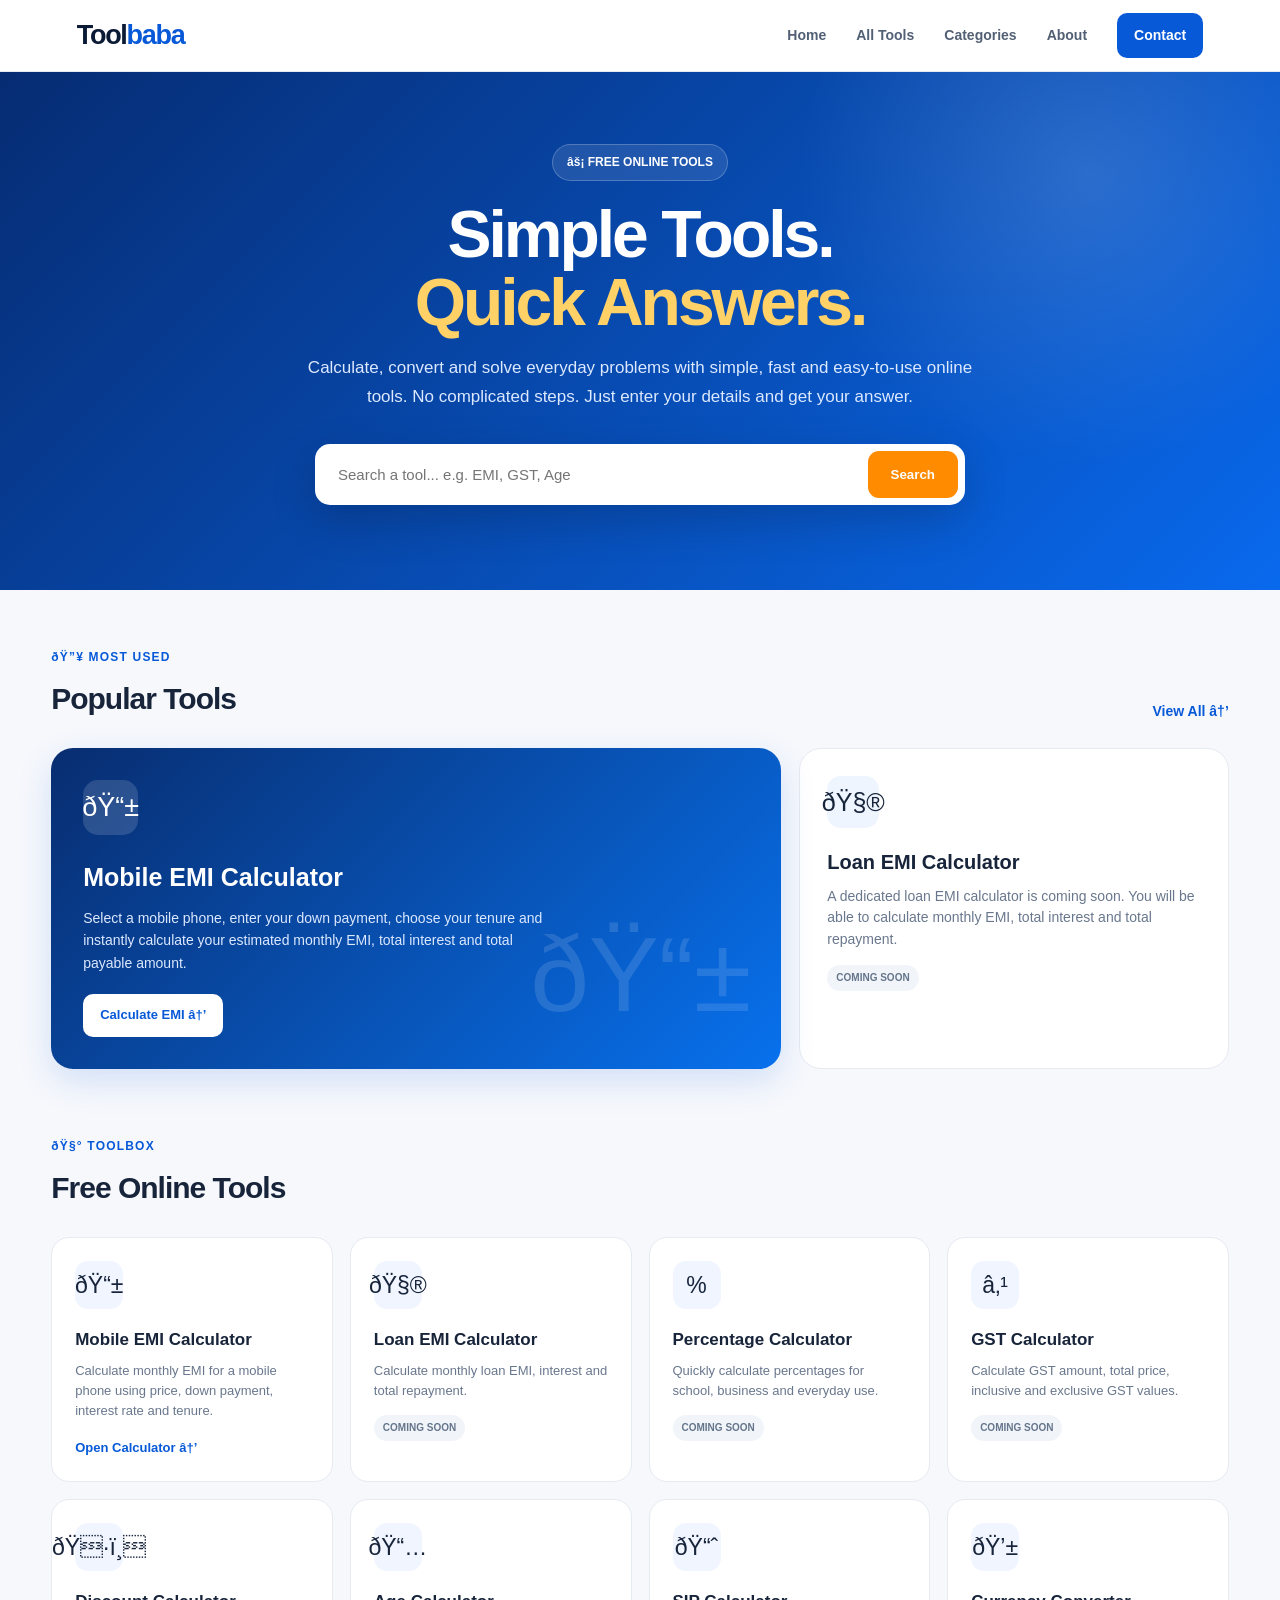
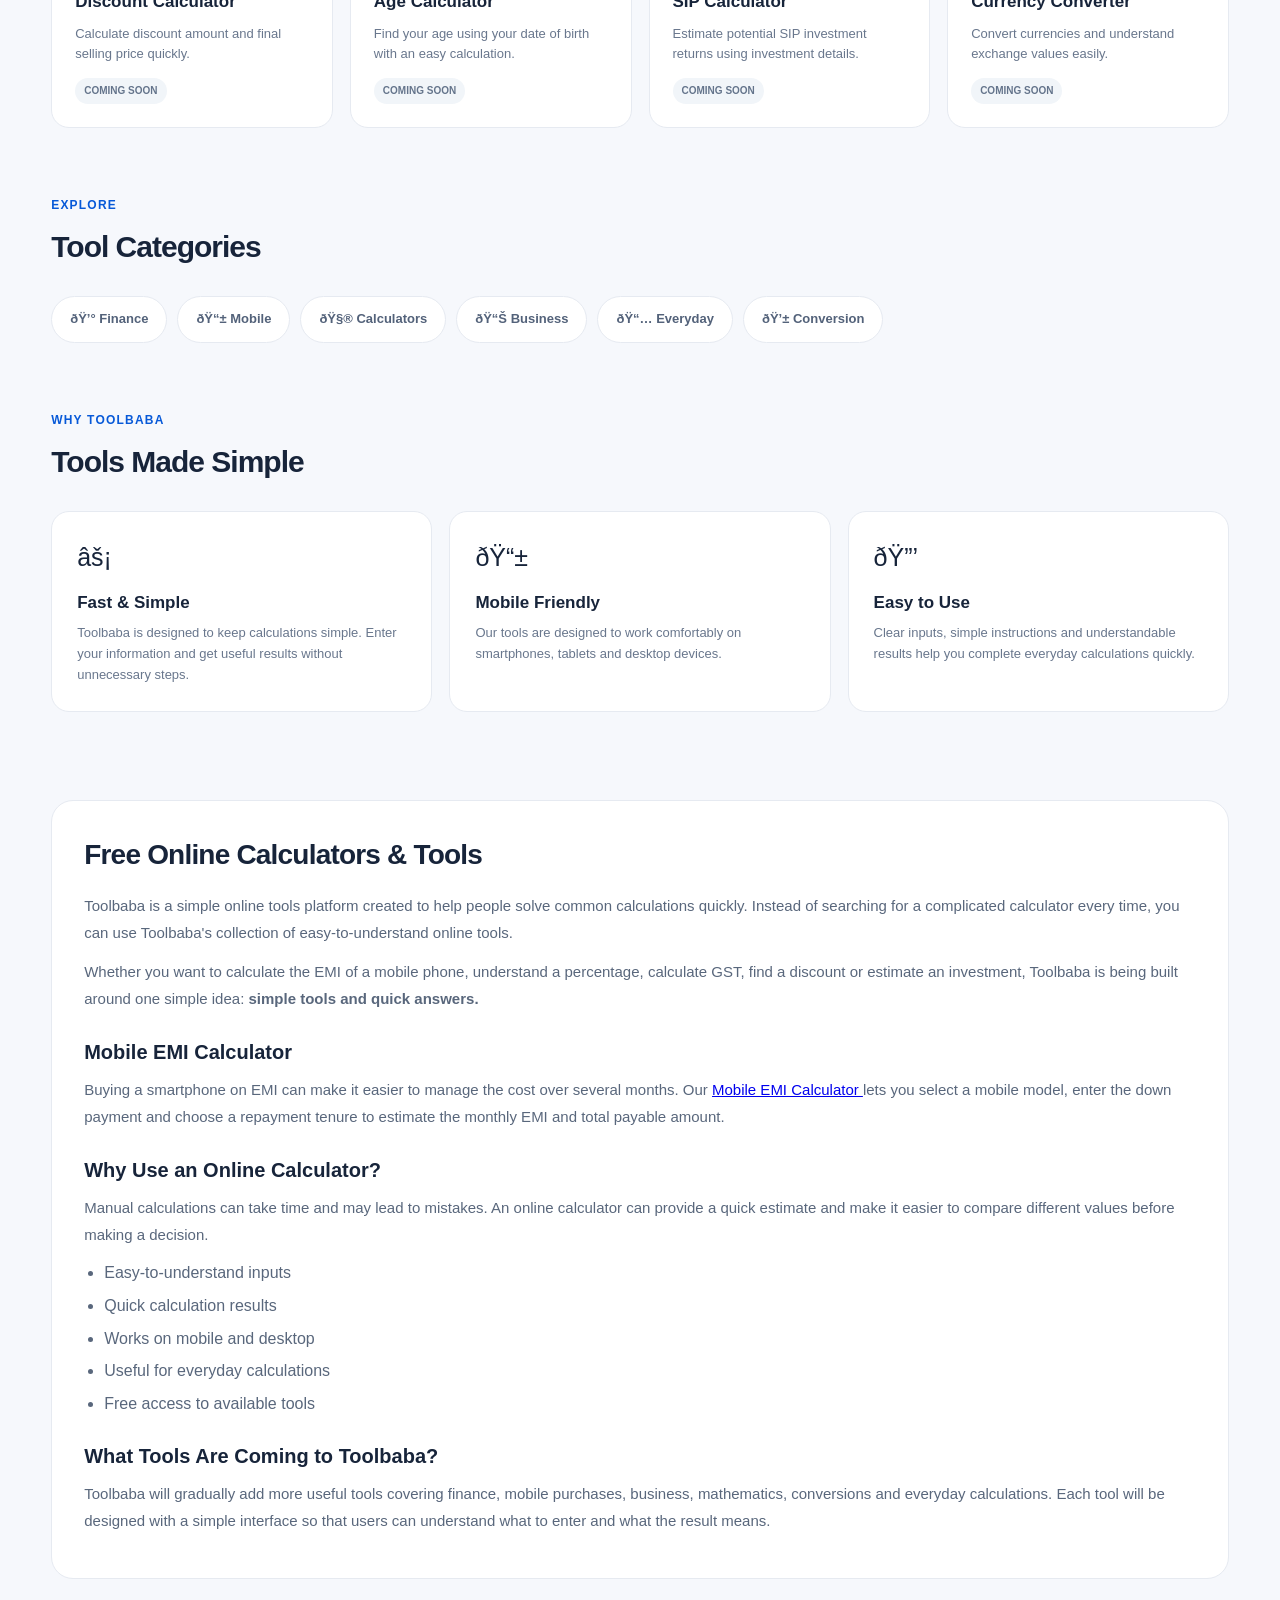
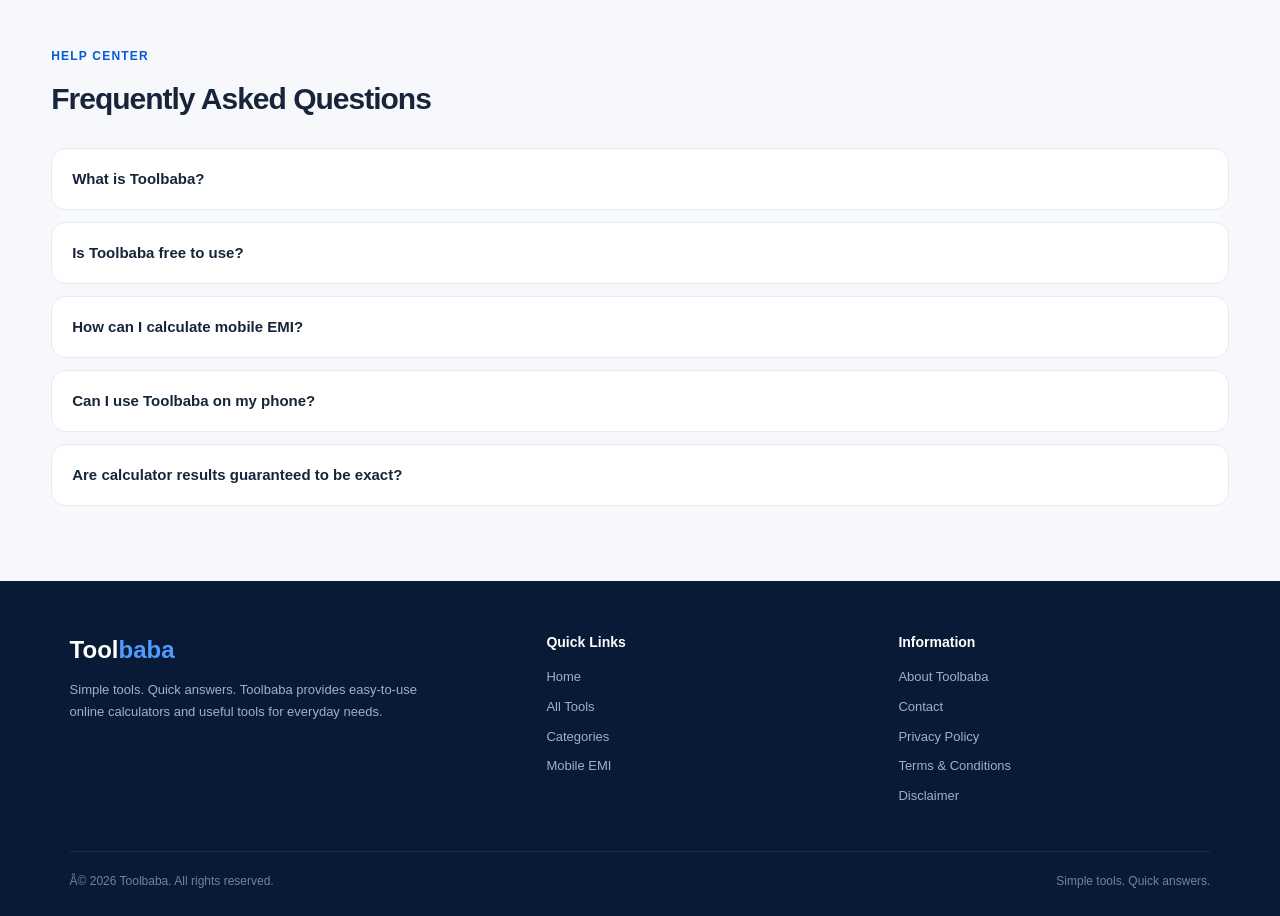
==== commit 498dcec9: "Update index.html" ====
--- a/index.html
+++ b/index.html
@@ -10,27 +10,29 @@
 
   <meta name="viewport"
         content="width=device-width, initial-scale=1.0">
-
-  <title>Toolbaba – Free Online Calculators & Useful Tools</title>
-
-  <meta name="description"
-        content="Toolbaba offers free, simple and easy-to-use online calculators and tools for EMI, finance, percentage, GST, discount, age, SIP and everyday calculations.">
-
-  <meta name="keywords"
-        content="online calculator, free calculator, EMI calculator, mobile EMI calculator, loan calculator, GST calculator, percentage calculator, discount calculator, age calculator, SIP calculator">
-
-  <meta name="author"
-        content="Toolbaba">
-
-  <meta name="robots"
-        content="index, follow">
-
-  <meta name="googlebot"
-        content="index, follow">
-
-  <!-- Replace this URL later if you connect a custom domain -->
-  <link rel="canonical"
-        href="https://pkprincee09.github.io/toolbaba/">
+<meta name="google-site-verification" content="a-BKg1MREEgGoAK5UMdSU2dNPuPwwyYd8VJcxLIWzgI" />
+
+  <title>Toolbaba â€“ Free Online Calculators & Useful Tools</title>
+
+<meta name="description" content="Toolbaba offers free, simple and easy-to-use online calculators and tools for EMI, finance, percentage, GST, discount, age, SIP and everyday calculations.">
+
+<meta name="keywords" content="online tools, free calculators, EMI calculator, mobile EMI calculator, loan EMI calculator, GST calculator, percentage calculator, discount calculator, age calculator, SIP calculator, currency converter">
+
+<meta name="author" content="Toolbaba">
+
+<meta name="robots" content="index, follow">
+
+<link rel="canonical" href="https://toolbaba.vercel.app/">
+
+<meta property="og:type" content="website">
+<meta property="og:title" content="Toolbaba â€“ Free Online Calculators & Useful Tools">
+<meta property="og:description" content="Simple and useful online calculators and tools for everyday calculations.">
+<meta property="og:url" content="https://toolbaba.vercel.app/">
+<meta property="og:site_name" content="Toolbaba">
+
+<meta name="twitter:card" content="summary">
+<meta name="twitter:title" content="Toolbaba â€“ Free Online Calculators & Useful Tools">
+<meta name="twitter:description" content="Simple and useful online calculators and tools for everyday calculations.">
 
   <!-- =========================
        OPEN GRAPH
@@ -40,13 +42,13 @@
         content="website">
 
   <meta property="og:title"
-        content="Toolbaba – Free Online Calculators & Useful Tools">
+        content="Toolbaba â€“ Free Online Calculators & Useful Tools">
 
   <meta property="og:description"
         content="Simple tools. Quick answers. Use free online calculators for EMI, finance, GST, percentage, discount and everyday calculations.">
 
   <meta property="og:url"
-        content="https://pkprincee09.github.io/toolbaba/">
+        content="https://toolbaba.vercel.app/">
 
   <meta property="og:site_name"
         content="Toolbaba">
@@ -55,7 +57,7 @@
         content="summary">
 
   <meta name="twitter:title"
-        content="Toolbaba – Free Online Tools">
+        content="Toolbaba â€“ Free Online Tools">
 
   <meta name="twitter:description"
         content="Free and easy-to-use online calculators and everyday tools from Toolbaba.">
@@ -70,7 +72,7 @@
     "@context": "https://schema.org",
     "@type": "WebSite",
     "name": "Toolbaba",
-    "url": "https://pkprincee09.github.io/toolbaba/",
+    "url": "https://toolbaba.vercel.app/",
     "description": "Free online calculators and useful everyday tools.",
     "potentialAction": {
       "@type": "SearchAction",
@@ -86,7 +88,7 @@
     "@context": "https://schema.org",
     "@type": "Organization",
     "name": "Toolbaba",
-    "url": "https://pkprincee09.github.io/toolbaba/"
+    "url": "https://toolbaba.vercel.app/"
   }
   </script>
 
@@ -363,7 +365,7 @@
     }
 
     .feature-card:after{
-      content:"📱";
+      content:"ðŸ“±";
       position:absolute;
       right:30px;
       bottom:10px;
@@ -879,7 +881,7 @@
       class="menu"
       aria-label="Open navigation menu"
       onclick="toggleMenu()">
-      ☰
+      â˜°
     </button>
 
     <nav class="nav" id="nav">
@@ -918,7 +920,7 @@
   <section class="hero">
 
     <div class="badge">
-      ⚡ FREE ONLINE TOOLS
+      âš¡ FREE ONLINE TOOLS
     </div>
 
     <h1>
@@ -972,13 +974,13 @@
       <div class="section-head">
 
         <div>
-          <small>🔥 MOST USED</small>
+          <small>ðŸ”¥ MOST USED</small>
           <h2>Popular Tools</h2>
         </div>
 
         <a href="#tools"
            class="view-all">
-          View All →
+          View All â†’
         </a>
 
       </div>
@@ -994,7 +996,7 @@
            aria-label="Open Mobile EMI Calculator">
 
           <div class="feature-icon">
-            📱
+            ðŸ“±
           </div>
 
           <h3>
@@ -1009,7 +1011,7 @@
           </p>
 
           <span class="open-btn">
-            Calculate EMI →
+            Calculate EMI â†’
           </span>
 
         </a>
@@ -1020,7 +1022,7 @@
         <div class="side-card">
 
           <div class="side-icon">
-            🧮
+            ðŸ§®
           </div>
 
           <h3>
@@ -1055,7 +1057,7 @@
       <div class="section-head">
 
         <div>
-          <small>🧰 TOOLBOX</small>
+          <small>ðŸ§° TOOLBOX</small>
           <h2>Free Online Tools</h2>
         </div>
 
@@ -1072,7 +1074,7 @@
            class="tool-card">
 
           <div class="tool-icon">
-            📱
+            ðŸ“±
           </div>
 
           <h3>
@@ -1086,7 +1088,7 @@
           </p>
 
           <span class="tool-arrow">
-            Open Calculator →
+            Open Calculator â†’
           </span>
 
         </a>
@@ -1097,7 +1099,7 @@
         <div class="tool-card">
 
           <div class="tool-icon">
-            🧮
+            ðŸ§®
           </div>
 
           <h3>
@@ -1145,7 +1147,7 @@
         <div class="tool-card">
 
           <div class="tool-icon">
-            ₹
+            â‚¹
           </div>
 
           <h3>
@@ -1169,7 +1171,7 @@
         <div class="tool-card">
 
           <div class="tool-icon">
-            🏷️
+            ðŸ·ï¸
           </div>
 
           <h3>
@@ -1193,7 +1195,7 @@
         <div class="tool-card">
 
           <div class="tool-icon">
-            📅
+            ðŸ“…
           </div>
 
           <h3>
@@ -1217,7 +1219,7 @@
         <div class="tool-card">
 
           <div class="tool-icon">
-            📈
+            ðŸ“ˆ
           </div>
 
           <h3>
@@ -1241,7 +1243,7 @@
         <div class="tool-card">
 
           <div class="tool-icon">
-            💱
+            ðŸ’±
           </div>
 
           <h3>
@@ -1285,27 +1287,27 @@
       <div class="categories">
 
         <span class="category">
-          💰 Finance
+          ðŸ’° Finance
         </span>
 
         <span class="category">
-          📱 Mobile
+          ðŸ“± Mobile
         </span>
 
         <span class="category">
-          🧮 Calculators
+          ðŸ§® Calculators
         </span>
 
         <span class="category">
-          📊 Business
+          ðŸ“Š Business
         </span>
 
         <span class="category">
-          📅 Everyday
+          ðŸ“… Everyday
         </span>
 
         <span class="category">
-          💱 Conversion
+          ðŸ’± Conversion
         </span>
 
       </div>
@@ -1336,7 +1338,7 @@
         <div class="benefit">
 
           <div class="benefit-icon">
-            ⚡
+            âš¡
           </div>
 
           <h3>
@@ -1355,7 +1357,7 @@
         <div class="benefit">
 
           <div class="benefit-icon">
-            📱
+            ðŸ“±
           </div>
 
           <h3>
@@ -1373,7 +1375,7 @@
         <div class="benefit">
 
           <div class="benefit-icon">
-            🔒
+            ðŸ”’
           </div>
 
           <h3>
@@ -1684,7 +1686,7 @@
     <div class="footer-bottom">
 
       <div>
-        © 2026 Toolbaba. All rights reserved.
+        Â© 2026 Toolbaba. All rights reserved.
       </div>
 
       <div>
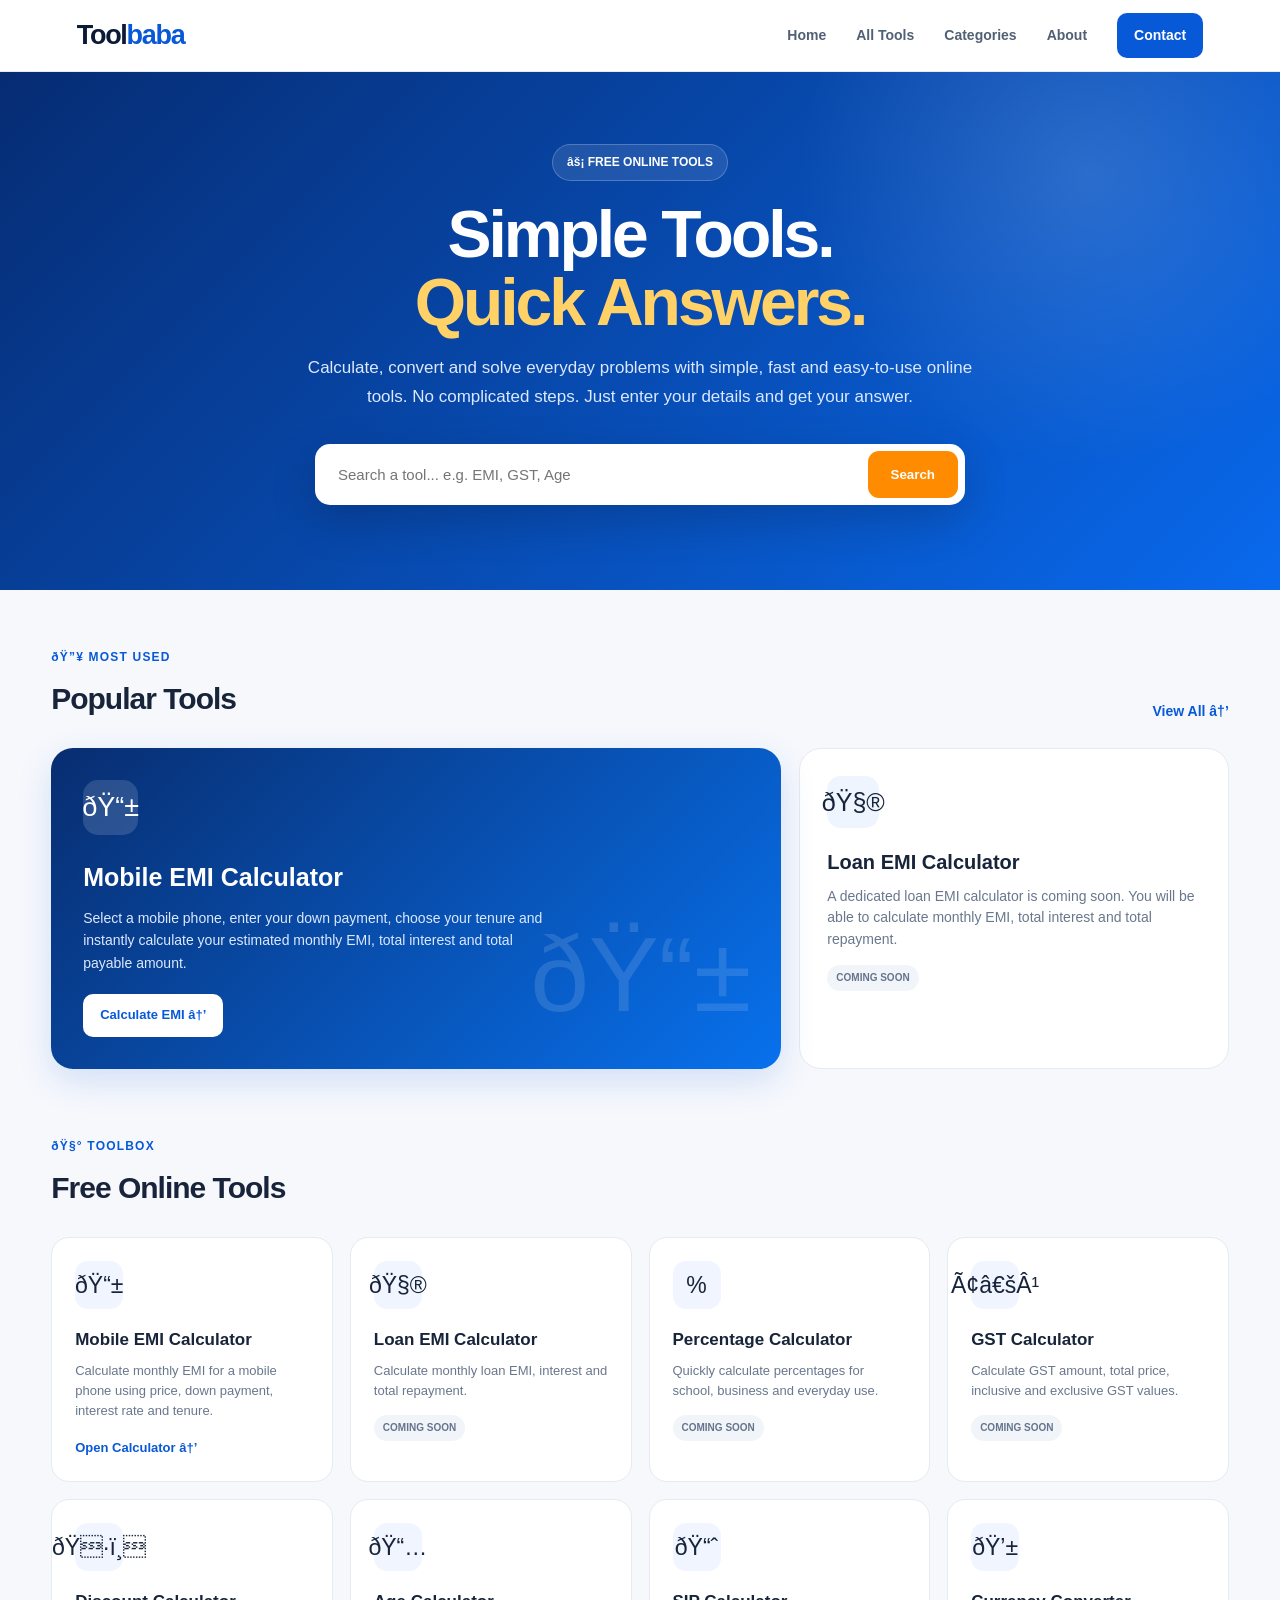
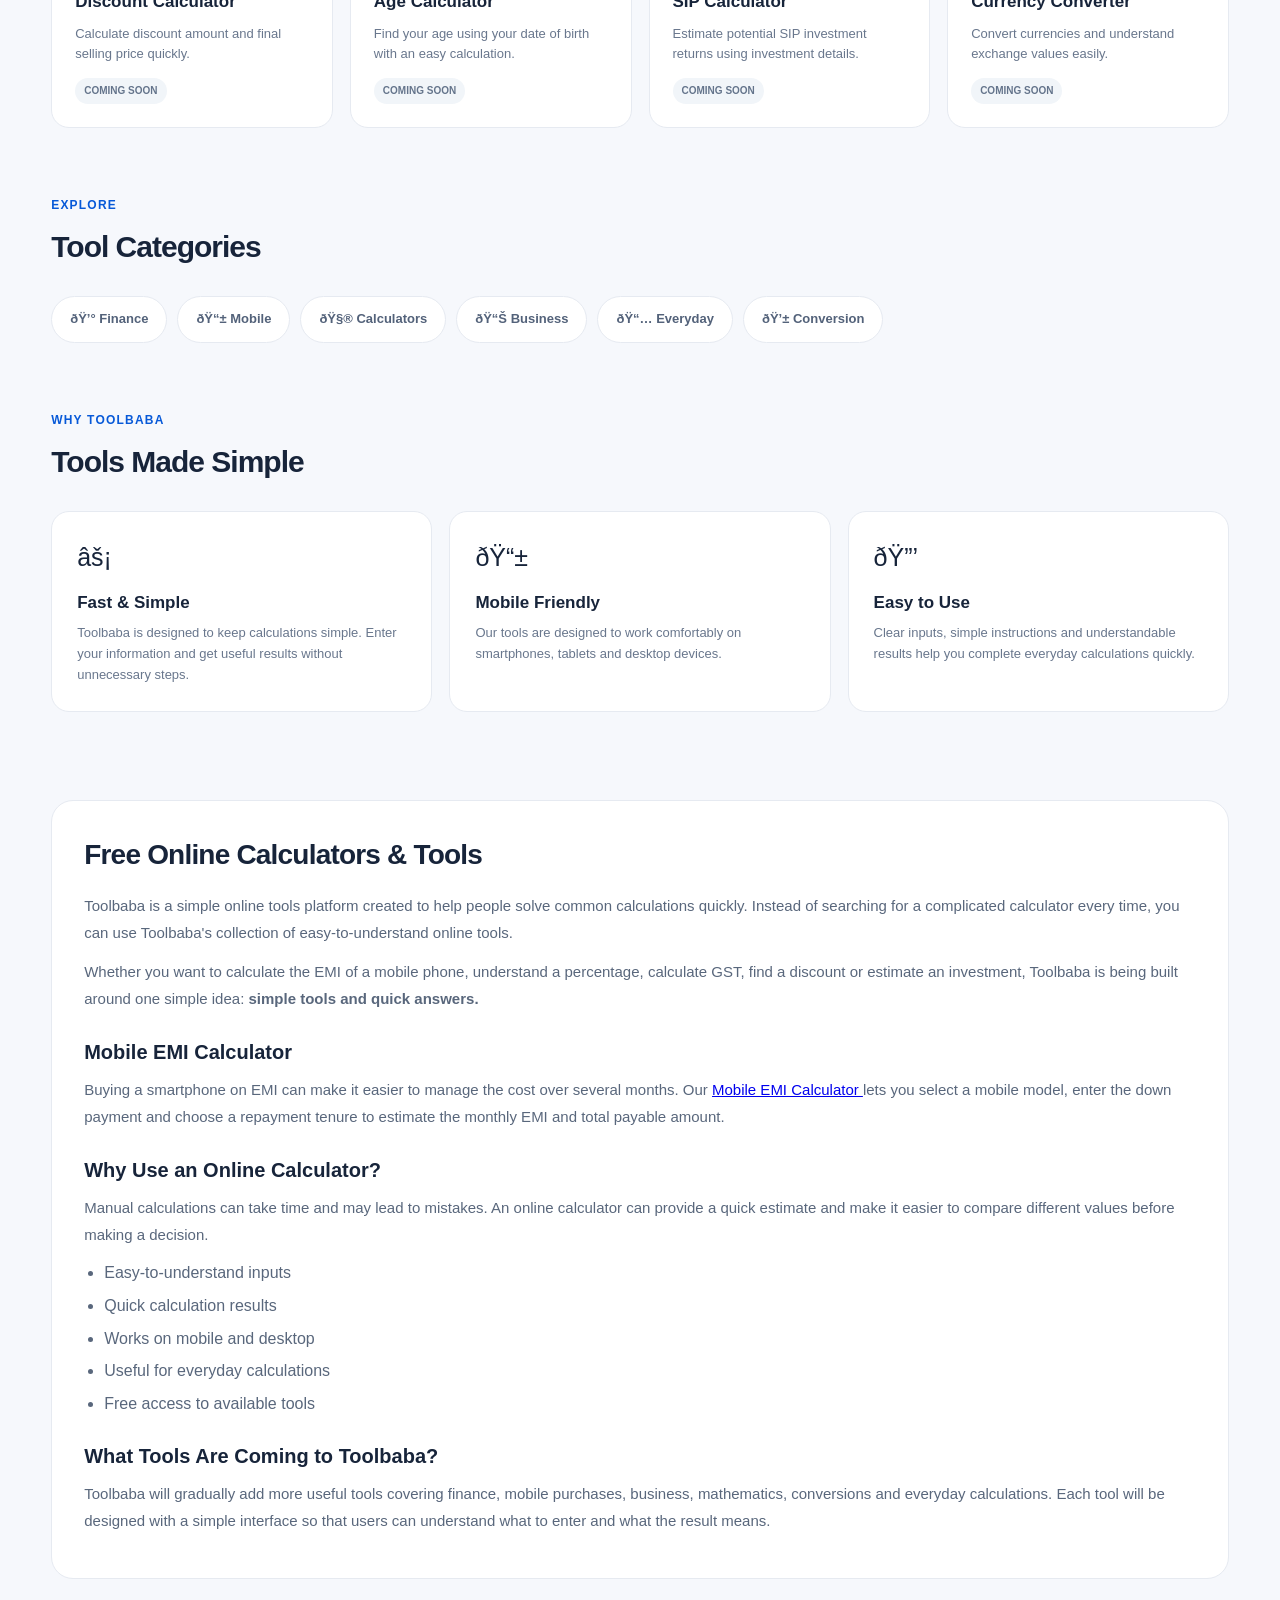
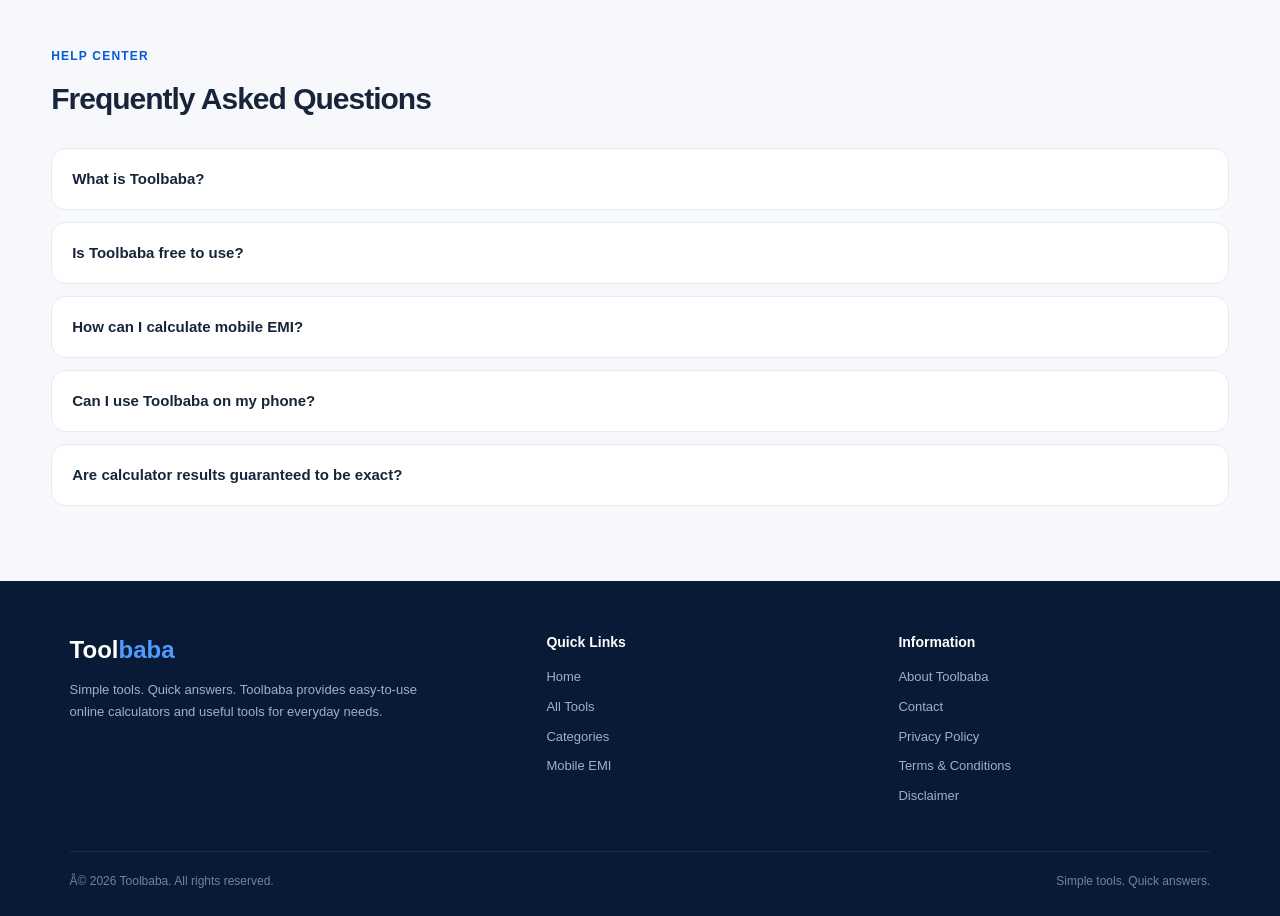
==== commit 9134f495: "Update index.html" ====
--- a/index.html
+++ b/index.html
@@ -21,18 +21,9 @@
 <meta name="author" content="Toolbaba">
 
 <meta name="robots" content="index, follow">
+<meta name="theme-color" content="#0759d8">
 
 <link rel="canonical" href="https://toolbaba.vercel.app/">
-
-<meta property="og:type" content="website">
-<meta property="og:title" content="Toolbaba â€“ Free Online Calculators & Useful Tools">
-<meta property="og:description" content="Simple and useful online calculators and tools for everyday calculations.">
-<meta property="og:url" content="https://toolbaba.vercel.app/">
-<meta property="og:site_name" content="Toolbaba">
-
-<meta name="twitter:card" content="summary">
-<meta name="twitter:title" content="Toolbaba â€“ Free Online Calculators & Useful Tools">
-<meta name="twitter:description" content="Simple and useful online calculators and tools for everyday calculations.">
 
   <!-- =========================
        OPEN GRAPH
@@ -76,7 +67,7 @@
     "description": "Free online calculators and useful everyday tools.",
     "potentialAction": {
       "@type": "SearchAction",
-      "target": "https://pkprincee09.github.io/toolbaba/?q={search_term_string}",
+      "target": "https://toolbaba.vercel.app/?q={search_term_string}",
       "query-input": "required name=search_term_string"
     }
   }
@@ -940,11 +931,13 @@
     <div class="search-box">
 
       <input
-        type="text"
+        type="search"
         id="searchInput"
         placeholder="Search a tool... e.g. EMI, GST, Age"
         onkeyup="searchTools()"
-        aria-label="Search Toolbaba tools">
+        aria-label="Search Toolbaba tools"
+        autocomplete="off"
+        inputmode="search">
 
       <button
         type="button"
@@ -1147,7 +1140,7 @@
         <div class="tool-card">
 
           <div class="tool-icon">
-            â‚¹
+            Ã¢â€šÂ¹
           </div>
 
           <h3>
